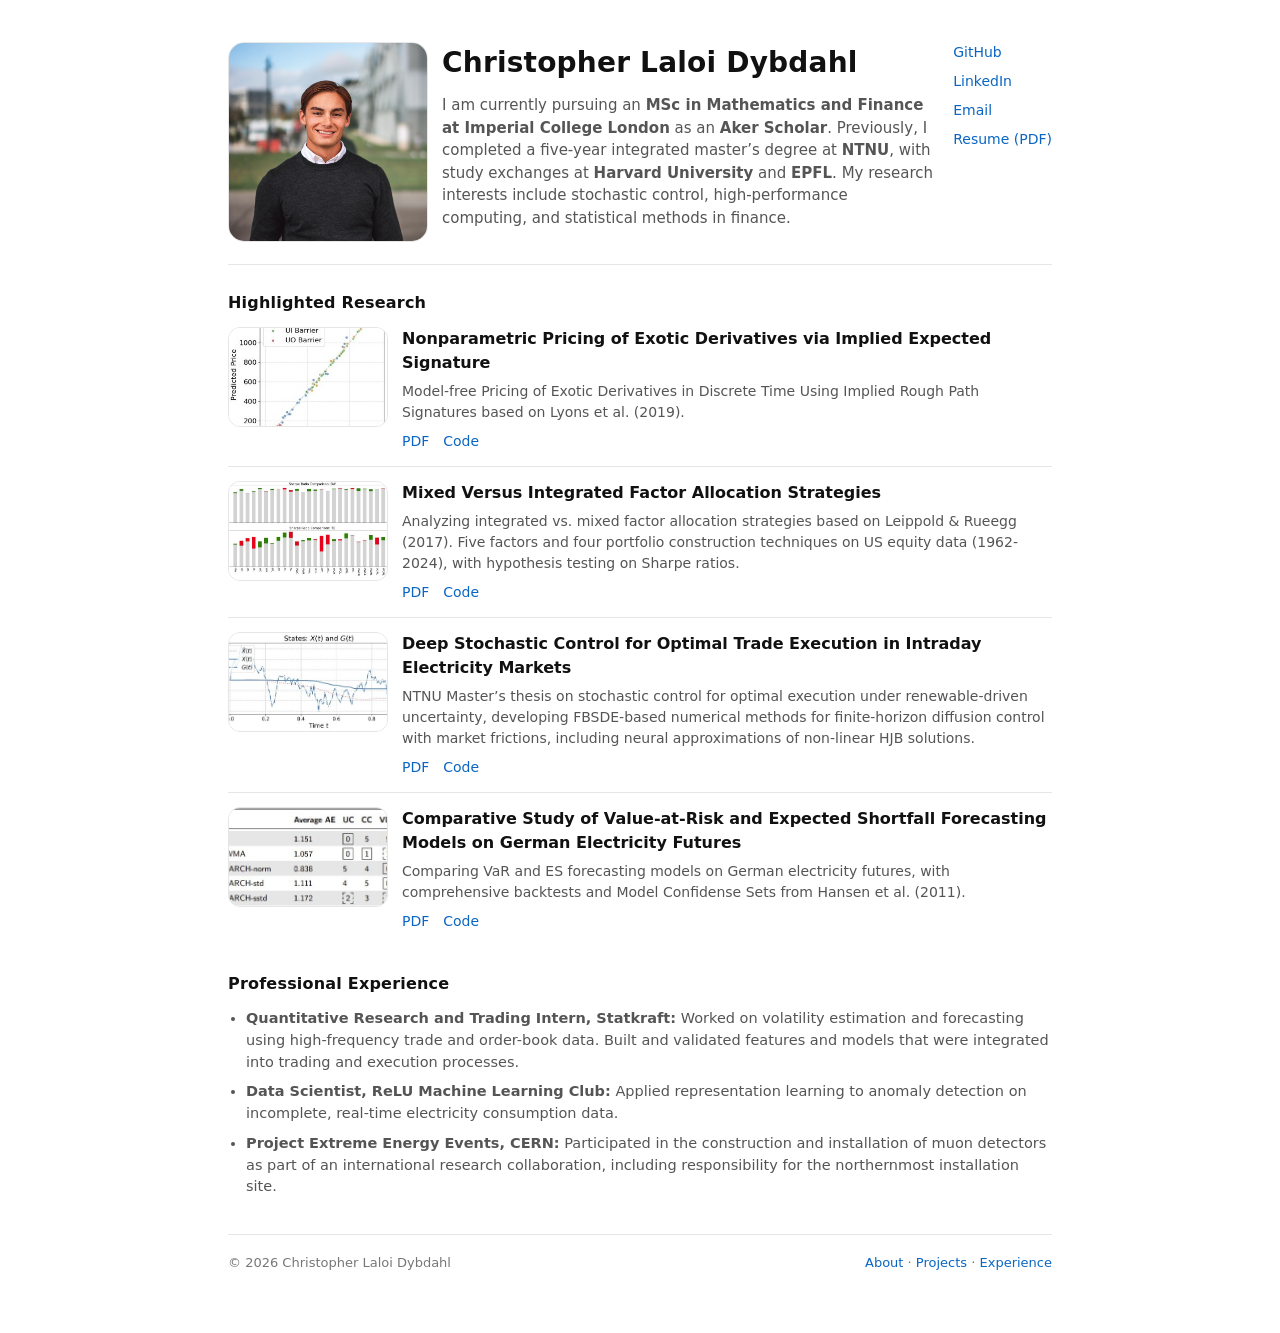
==== index.html @ 33559d46 "change desc" ====
<!doctype html>
<html lang="en">
<head>
  <meta charset="utf-8" />
  <meta name="viewport" content="width=device-width, initial-scale=1" />
  <title>Christopher Laloi Dybdahl</title>
  <meta name="description" content="Christopher Laloi Dybdahl" />

  <style>
    :root{
      --max: 860px;
      --text: #111;
      --muted: #555;
      --line: #e6e6e6;
      --link: #0a66c2;
      --bg: #fff;
    }

    *{ box-sizing: border-box; }
    html, body { height: 100%; }
    body{
      margin: 0;
      background: var(--bg);
      color: var(--text);
      font-family: ui-sans-serif, system-ui, -apple-system, Segoe UI, Roboto, Helvetica, Arial;
      line-height: 1.5;
    }

    .wrap{
      max-width: var(--max);
      margin: 0 auto;
      padding: 42px 18px 60px;
    }

    a{ color: var(--link); text-decoration: none; }
    a:hover{ text-decoration: underline; }

    header{
      display: grid;
      grid-template-columns: 1fr auto;
      gap: 18px;
      align-items: start;
      padding-bottom: 22px;
      border-bottom: 1px solid var(--line);
      margin-bottom: 26px;
    }

    .aboutRow{
      display: grid;
      grid-template-columns: 200px 1fr;
      gap: 14px;
      align-items: start;
    }

    .me{
      width: 200px;
      height: 200px;
      border-radius: 16px;
      object-fit: cover;
      border: 1px solid var(--line);
      background: #fafafa;
    }

    h1{
      font-size: 28px;
      margin: 0 0 10px;
      letter-spacing: 0.2px;
    }

    .about p{
      margin: 0;
      color: var(--muted);
      font-size: 15px;
    }

    .links{
      display: flex;
      flex-direction: column;
      gap: 8px;
      font-size: 14px;
      white-space: nowrap;
    }

    .section{
      margin-top: 26px;
    }

    .section h2{
      font-size: 16px;
      margin: 0 0 12px;
      letter-spacing: 0.2px;
    }

    .project{
      display: grid;
      grid-template-columns: 160px 1fr;
      gap: 14px;
      padding: 14px 0;
      border-top: 1px solid var(--line);
    }
    .project:first-of-type{ border-top: 0; padding-top: 0; }

    .thumb{
      width: 160px;
      height: 100px;
      border-radius: 12px;
      object-fit: cover;
      border: 1px solid var(--line);
      background: #fafafa;
    }

    .project .title{
      font-weight: 600;
      margin: 0 0 6px;
    }

    .project .desc{
      margin: 0 0 8px;
      color: var(--muted);
      font-size: 14px;
    }

    .project .meta{
      display: flex;
      gap: 14px;
      flex-wrap: wrap;
      font-size: 14px;
    }

    ul{
      margin: 0;
      padding-left: 18px;
      color: var(--muted);
      font-size: 14.5px;
    }
    li{ margin: 8px 0; }

    footer{
      margin-top: 36px;
      padding-top: 18px;
      border-top: 1px solid var(--line);
      color: #777;
      font-size: 13px;
      display: flex;
      justify-content: space-between;
      gap: 10px;
      flex-wrap: wrap;
    }

    @media (max-width: 640px){
      header{ grid-template-columns: 1fr; }
      .links{ flex-direction: row; flex-wrap: wrap; gap: 12px; }
      .aboutRow{ grid-template-columns: 128px 1fr; }
      .me{ width: 128px; height: 128px; border-radius: 16px; }

      .project{
        grid-template-columns: 1fr;
      }
      .thumb{
        width: 100%;
        height: 220px;
      }
    }
  </style>
</head>

<body>
  <div class="wrap">
    <header id="about">
      <div class="about">
        <div class="aboutRow">
          <img class="me" src="assets/img/me.jpg" alt="Portrait of Christopher Laloi Dybdahl" />

          <div>
            <h1>Christopher Laloi Dybdahl</h1>
            <p>
              I am currently pursuing an <strong>MSc in Mathematics and Finance at Imperial College London</strong> as an <strong>Aker Scholar</strong>.
              Previously, I completed a five-year integrated master’s degree at <strong>NTNU</strong>, with study exchanges at <strong>Harvard University</strong> and <strong>EPFL</strong>.
              My research interests include stochastic control, high-performance computing, and statistical methods in finance.
            </p>
          </div>
        </div>
      </div>

      <nav class="links" aria-label="Links">
        <a href="https://github.com/christopher-dybdahl" target="_blank" rel="noreferrer">GitHub</a>
        <a href="https://www.linkedin.com/in/christopher-dybdahl/" target="_blank" rel="noreferrer">LinkedIn</a>
        <a href="mailto:chrisdybdahl@gmail.com">Email</a>
        <a href="assets/CV.pdf" target="_blank" rel="noreferrer">Resume (PDF)</a>
      </nav>
    </header>

    <section class="section" id="projects">
      <h2>Highlighted Research</h2>

      <div class="project">
        <img class="thumb" src="assets/img/signatures.jpg" alt="Thumbnail for Rough Path Signatures Pricing" />
        <div>
          <p class="title">Nonparametric Pricing of Exotic Derivatives via Implied Expected Signature</p>
          <p class="desc">
            Model-free Pricing of Exotic Derivatives in Discrete Time Using Implied Rough Path Signatures based on Lyons et al. (2019).
          </p>
          <div class="meta">
            <a href="assets/pdfs/signature_pricing.pdf" target="_blank" rel="noreferrer">PDF</a>
            <a href="https://github.com/christopher-dybdahl/rough-path-signatures-pricing" target="_blank" rel="noreferrer">Code</a>
          </div>
        </div>
      </div>

      <div class="project">
        <img class="thumb" src="assets/img/factor.jpg" alt="Thumbnail for Mixed Versus Integrated Factor Allocation Strategies" />
        <div>
          <p class="title">Mixed Versus Integrated Factor Allocation Strategies</p>
          <p class="desc">
            Analyzing integrated vs. mixed factor allocation strategies based on Leippold & Rueegg (2017). Five factors and four portfolio construction techniques on US equity data (1962-2024), with hypothesis testing on Sharpe ratios.
          </p>
          <div class="meta">
            <a href="assets/pdfs/factor_allocation_strategy.pdf" target="_blank" rel="noreferrer">PDF</a>
            <a href="https://github.com/christopher-dybdahl/integrated-portfolio-factor-allocation" target="_blank" rel="noreferrer">Code</a>
          </div>
        </div>
      </div>

      <div class="project">
        <img class="thumb" src="assets/img/execution.jpg" alt="Thumbnail for Deep Stochastic Control for Optimal Trade Execution" />
        <div>
          <p class="title">Deep Stochastic Control for Optimal Trade Execution in Intraday Electricity Markets</p>
          <p class="desc">
            NTNU Master’s thesis on stochastic control for optimal execution under renewable-driven uncertainty, developing FBSDE-based numerical methods for finite-horizon diffusion control with market frictions, including neural approximations of non-linear HJB solutions.
          </p>
          <div class="meta">
            <a href="assets/pdfs/deep_optimal_control.pdf" target="_blank" rel="noreferrer">PDF</a>
            <a href="https://github.com/christopher-dybdahl/optimal-execution-electricity-markets" target="_blank" rel="noreferrer">Code</a>
          </div>
        </div>
      </div>

      <div class="project">
        <img class="thumb" src="assets/img/risk.jpg" alt="Thumbnail for VaR and ES Forecasting Models on German Electricity Futures" />
        <div>
          <p class="title">Comparative Study of Value-at-Risk and Expected Shortfall Forecasting Models on German Electricity Futures</p>
          <p class="desc">
            Comparing VaR and ES forecasting models on German electricity futures, with comprehensive backtests and Model Confidense Sets from Hansen et al. (2011).
          </p>
          <div class="meta">
            <a href="assets/pdfs/risk_models_review.pdf" target="_blank" rel="noreferrer">PDF</a>
            <a href="https://github.com/christopher-dybdahl/var-es-toolbox-r" target="_blank" rel="noreferrer">Code</a>
          </div>
        </div>
      </div>
    </section>

    <section class="section" id="experience">
      <h2>Professional Experience</h2>
      <ul>
        <li>
          <strong>Quantitative Research and Trading Intern, Statkraft:</strong>
          Worked on volatility estimation and forecasting using high-frequency trade and order-book data.
          Built and validated features and models that were integrated into trading and execution processes.
        </li>
        <li>
          <strong>Data Scientist, ReLU Machine Learning Club:</strong>
          Applied representation learning to anomaly detection on incomplete, real-time electricity consumption data.
        </li>
        <li>
          <strong>Project Extreme Energy Events, CERN:</strong>
          Participated in the construction and installation of muon detectors as part of an international research collaboration,
          including responsibility for the northernmost installation site.
        </li>
      </ul>
    </section>

    <footer>
      <div>© <span id="year"></span> Christopher Laloi Dybdahl</div>
      <div><a href="#about">About</a> · <a href="#projects">Projects</a> · <a href="#experience">Experience</a></div>
    </footer>
  </div>

  <script>
    document.getElementById("year").textContent = new Date().getFullYear();
  </script>
</body>
</html>
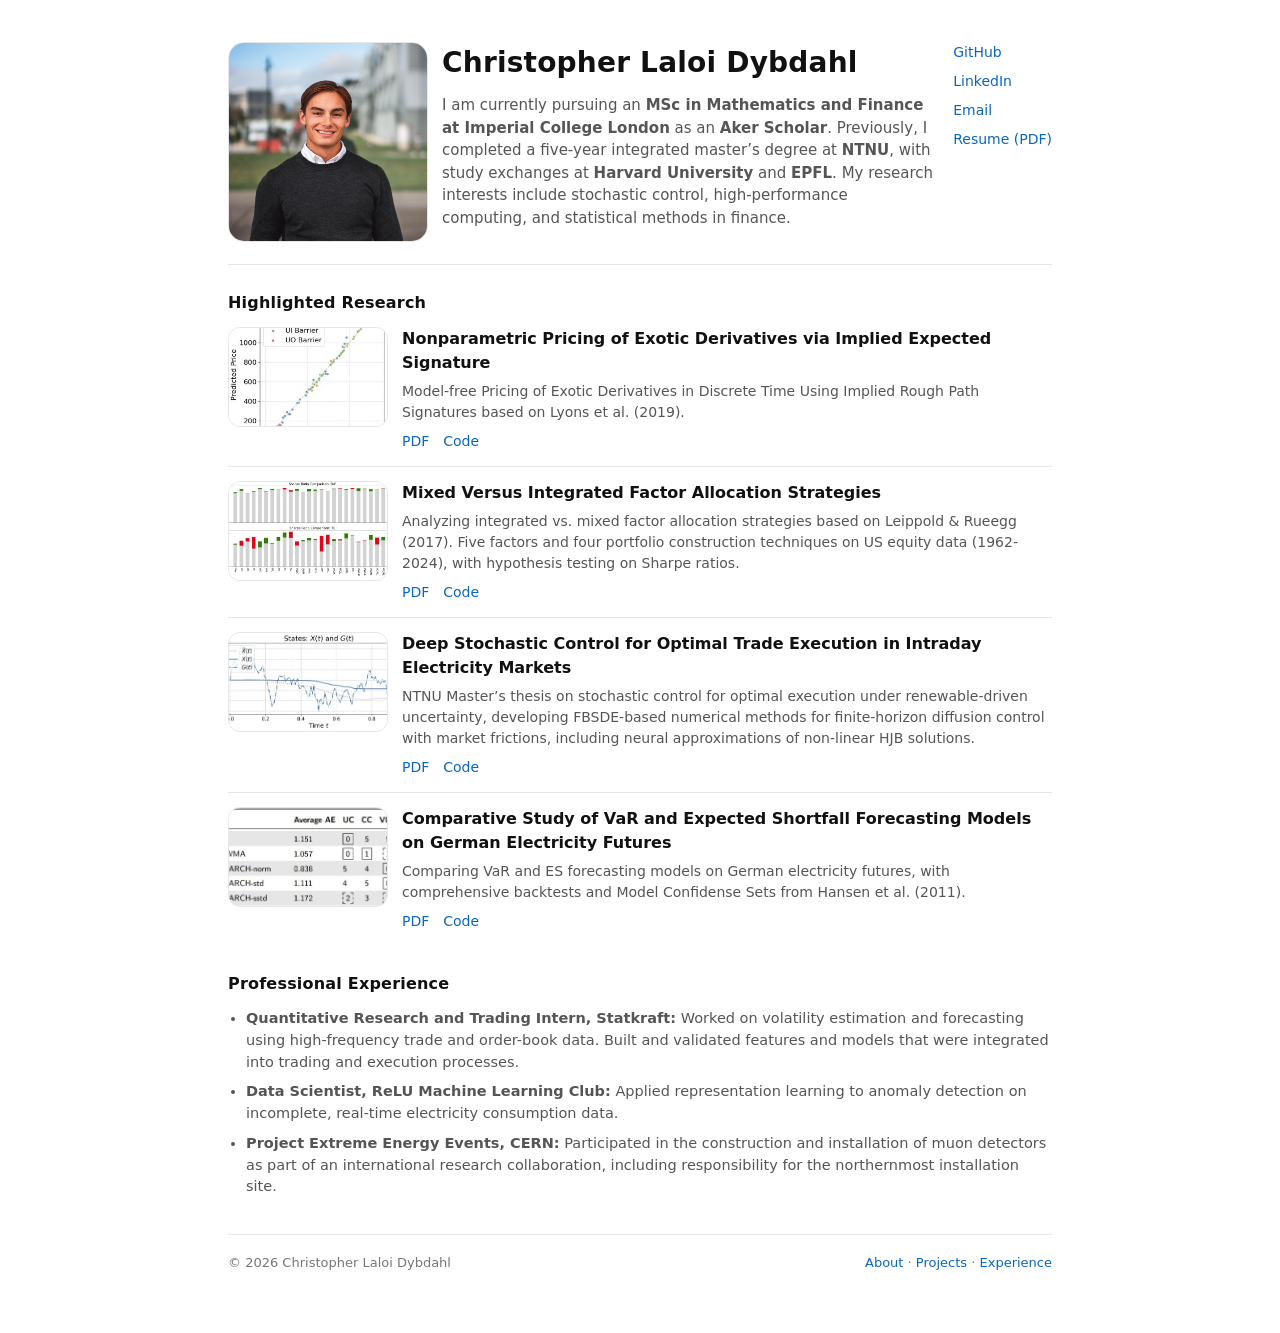
==== commit 420a4c51: "change name" ====
--- a/index.html
+++ b/index.html
@@ -238,7 +238,7 @@
       <div class="project">
         <img class="thumb" src="assets/img/risk.jpg" alt="Thumbnail for VaR and ES Forecasting Models on German Electricity Futures" />
         <div>
-          <p class="title">Comparative Study of Value-at-Risk and Expected Shortfall Forecasting Models on German Electricity Futures</p>
+          <p class="title">Comparative Study of VaR and Expected Shortfall Forecasting Models on German Electricity Futures</p>
           <p class="desc">
             Comparing VaR and ES forecasting models on German electricity futures, with comprehensive backtests and Model Confidense Sets from Hansen et al. (2011).
           </p>
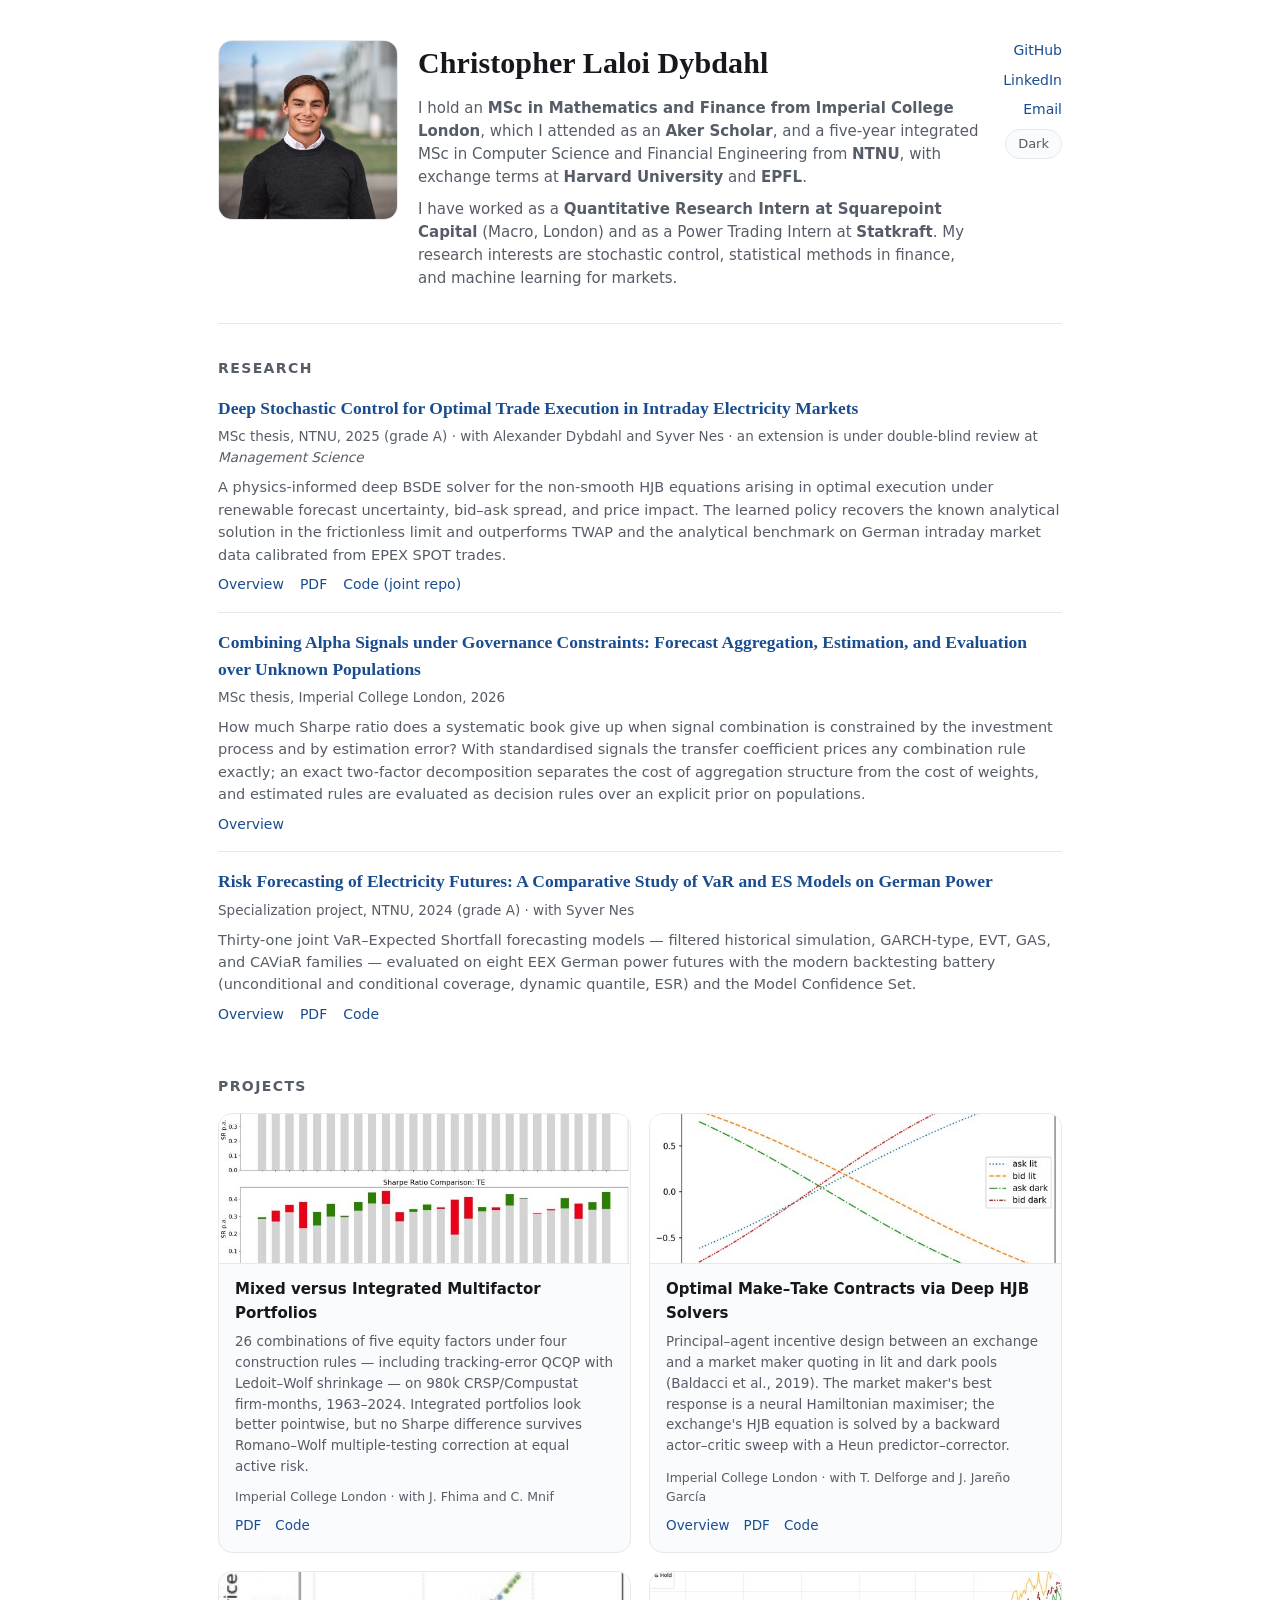
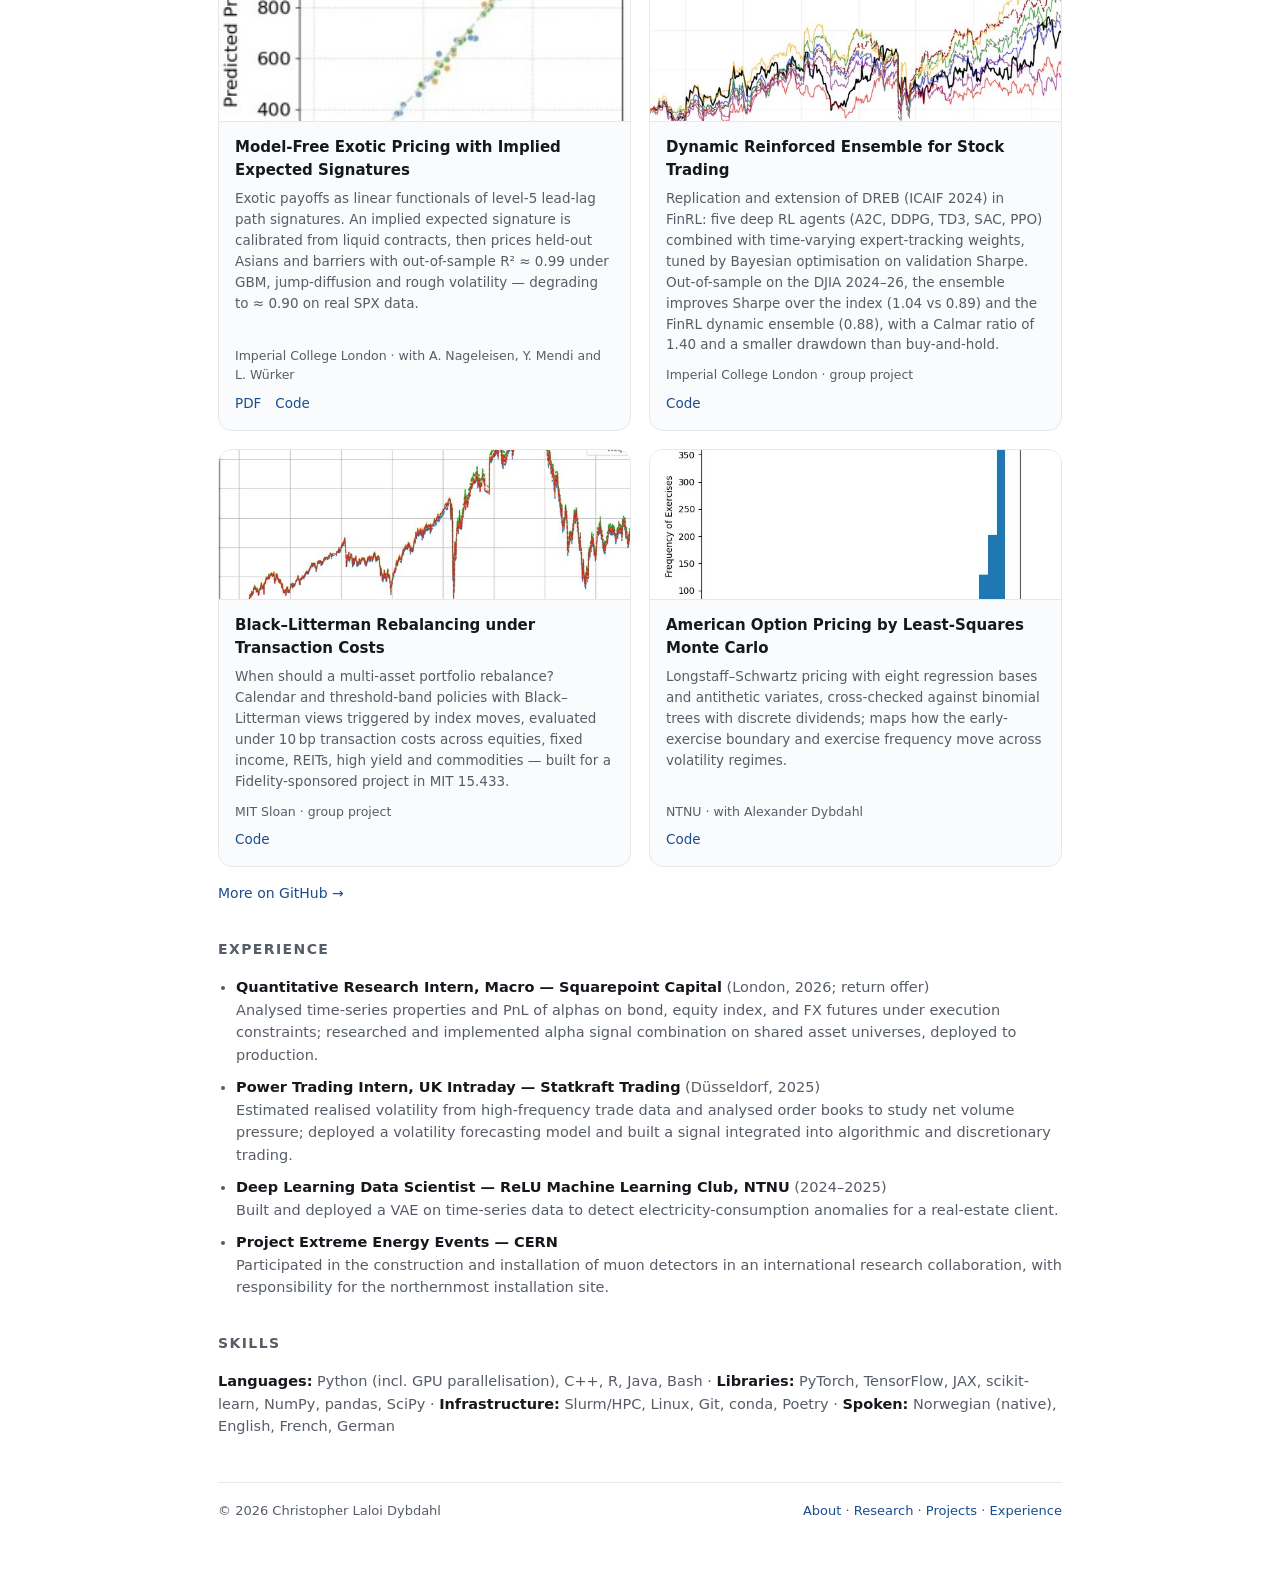
==== commit c35b81a0: "Rebuild portfolio: research section, six project cards, four project pages, dark mode - Replace de-a" ====
--- a/index.html
+++ b/index.html
@@ -4,179 +4,33 @@
   <meta charset="utf-8" />
   <meta name="viewport" content="width=device-width, initial-scale=1" />
   <title>Christopher Laloi Dybdahl</title>
-  <meta name="description" content="Christopher Laloi Dybdahl" />
-
-  <style>
-    :root{
-      --max: 860px;
-      --text: #111;
-      --muted: #555;
-      --line: #e6e6e6;
-      --link: #0a66c2;
-      --bg: #fff;
-    }
-
-    *{ box-sizing: border-box; }
-    html, body { height: 100%; }
-    body{
-      margin: 0;
-      background: var(--bg);
-      color: var(--text);
-      font-family: ui-sans-serif, system-ui, -apple-system, Segoe UI, Roboto, Helvetica, Arial;
-      line-height: 1.5;
-    }
-
-    .wrap{
-      max-width: var(--max);
-      margin: 0 auto;
-      padding: 42px 18px 60px;
-    }
-
-    a{ color: var(--link); text-decoration: none; }
-    a:hover{ text-decoration: underline; }
-
-    header{
-      display: grid;
-      grid-template-columns: 1fr auto;
-      gap: 18px;
-      align-items: start;
-      padding-bottom: 22px;
-      border-bottom: 1px solid var(--line);
-      margin-bottom: 26px;
-    }
-
-    .aboutRow{
-      display: grid;
-      grid-template-columns: 200px 1fr;
-      gap: 14px;
-      align-items: start;
-    }
-
-    .me{
-      width: 200px;
-      height: 200px;
-      border-radius: 16px;
-      object-fit: cover;
-      border: 1px solid var(--line);
-      background: #fafafa;
-    }
-
-    h1{
-      font-size: 28px;
-      margin: 0 0 10px;
-      letter-spacing: 0.2px;
-    }
-
-    .about p{
-      margin: 0;
-      color: var(--muted);
-      font-size: 15px;
-    }
-
-    .links{
-      display: flex;
-      flex-direction: column;
-      gap: 8px;
-      font-size: 14px;
-      white-space: nowrap;
-    }
-
-    .section{
-      margin-top: 26px;
-    }
-
-    .section h2{
-      font-size: 16px;
-      margin: 0 0 12px;
-      letter-spacing: 0.2px;
-    }
-
-    .project{
-      display: grid;
-      grid-template-columns: 160px 1fr;
-      gap: 14px;
-      padding: 14px 0;
-      border-top: 1px solid var(--line);
-    }
-    .project:first-of-type{ border-top: 0; padding-top: 0; }
-
-    .thumb{
-      width: 160px;
-      height: 100px;
-      border-radius: 12px;
-      object-fit: cover;
-      border: 1px solid var(--line);
-      background: #fafafa;
-    }
-
-    .project .title{
-      font-weight: 600;
-      margin: 0 0 6px;
-    }
-
-    .project .desc{
-      margin: 0 0 8px;
-      color: var(--muted);
-      font-size: 14px;
-    }
-
-    .project .meta{
-      display: flex;
-      gap: 14px;
-      flex-wrap: wrap;
-      font-size: 14px;
-    }
-
-    ul{
-      margin: 0;
-      padding-left: 18px;
-      color: var(--muted);
-      font-size: 14.5px;
-    }
-    li{ margin: 8px 0; }
-
-    footer{
-      margin-top: 36px;
-      padding-top: 18px;
-      border-top: 1px solid var(--line);
-      color: #777;
-      font-size: 13px;
-      display: flex;
-      justify-content: space-between;
-      gap: 10px;
-      flex-wrap: wrap;
-    }
-
-    @media (max-width: 640px){
-      header{ grid-template-columns: 1fr; }
-      .links{ flex-direction: row; flex-wrap: wrap; gap: 12px; }
-      .aboutRow{ grid-template-columns: 128px 1fr; }
-      .me{ width: 128px; height: 128px; border-radius: 16px; }
-
-      .project{
-        grid-template-columns: 1fr;
-      }
-      .thumb{
-        width: 100%;
-        height: 220px;
-      }
-    }
-  </style>
+  <meta name="description" content="Christopher Laloi Dybdahl — quantitative researcher. Stochastic control, statistical methods in finance, and machine learning for markets. Imperial College London and NTNU." />
+  <meta property="og:title" content="Christopher Laloi Dybdahl" />
+  <meta property="og:description" content="Quantitative research: stochastic control, statistical methods in finance, and machine learning for markets." />
+  <meta property="og:url" content="https://christopher-dybdahl.github.io/" />
+  <meta property="og:type" content="website" />
+  <link rel="icon" href="data:image/svg+xml,%3Csvg xmlns='http://www.w3.org/2000/svg' viewBox='0 0 64 64'%3E%3Crect width='64' height='64' rx='12' fill='%231a4d8f'/%3E%3Ctext x='32' y='42' font-family='Georgia,serif' font-size='30' fill='white' text-anchor='middle'%3ECD%3C/text%3E%3C/svg%3E" />
+  <link rel="stylesheet" href="assets/css/site.css" />
+  <script src="assets/js/theme.js"></script>
 </head>
 
 <body>
   <div class="wrap">
-    <header id="about">
+    <header class="site" id="about">
       <div class="about">
         <div class="aboutRow">
           <img class="me" src="assets/img/me.jpg" alt="Portrait of Christopher Laloi Dybdahl" />
-
           <div>
             <h1>Christopher Laloi Dybdahl</h1>
             <p>
-              I am currently pursuing an <strong>MSc in Mathematics and Finance at Imperial College London</strong> as an <strong>Aker Scholar</strong>.
-              Previously, I completed a five-year integrated master’s degree at <strong>NTNU</strong>, with study exchanges at <strong>Harvard University</strong> and <strong>EPFL</strong>.
-              My research interests include stochastic control, high-performance computing, and statistical methods in finance.
+              I hold an <strong>MSc in Mathematics and Finance from Imperial College London</strong>, which I attended as an
+              <strong>Aker Scholar</strong>, and a five-year integrated MSc in Computer Science and Financial Engineering from
+              <strong>NTNU</strong>, with exchange terms at <strong>Harvard University</strong> and <strong>EPFL</strong>.
+            </p>
+            <p>
+              I have worked as a <strong>Quantitative Research Intern at Squarepoint Capital</strong> (Macro, London) and as a
+              Power Trading Intern at <strong>Statkraft</strong>. My research interests are stochastic control,
+              statistical methods in finance, and machine learning for markets.
             </p>
           </div>
         </div>
@@ -186,93 +40,207 @@
         <a href="https://github.com/christopher-dybdahl" target="_blank" rel="noreferrer">GitHub</a>
         <a href="https://www.linkedin.com/in/christopher-dybdahl/" target="_blank" rel="noreferrer">LinkedIn</a>
         <a href="mailto:chrisdybdahl@gmail.com">Email</a>
-        <a href="assets/CV.pdf" target="_blank" rel="noreferrer">Resume (PDF)</a>
+        <button class="themeBtn" id="themeBtn" onclick="toggleTheme()" aria-label="Toggle color theme">Dark</button>
       </nav>
     </header>
 
+    <section class="section" id="research">
+      <h2>Research</h2>
+
+      <div class="paper">
+        <p class="title"><a href="projects/deep-stochastic-control.html">Deep Stochastic Control for Optimal Trade Execution in Intraday Electricity Markets</a></p>
+        <p class="venue">MSc thesis, NTNU, 2025 (grade A) · with Alexander Dybdahl and Syver Nes · an extension is under double-blind review at <em>Management Science</em></p>
+        <p class="desc">
+          A physics-informed deep BSDE solver for the non-smooth HJB equations arising in optimal execution under
+          renewable forecast uncertainty, bid–ask spread, and price impact. The learned policy recovers the known
+          analytical solution in the frictionless limit and outperforms TWAP and the analytical benchmark on
+          German intraday market data calibrated from EPEX SPOT trades.
+        </p>
+        <div class="meta">
+          <a href="projects/deep-stochastic-control.html">Overview</a>
+          <a href="assets/pdfs/thesis.pdf" target="_blank" rel="noreferrer">PDF</a>
+          <a href="https://github.com/alexander-dybdahl/optimal-execution-electricity-markets" target="_blank" rel="noreferrer">Code (joint repo)</a>
+        </div>
+      </div>
+
+      <div class="paper">
+        <p class="title"><a href="projects/alpha-signal-combination.html">Combining Alpha Signals under Governance Constraints: Forecast Aggregation, Estimation, and Evaluation over Unknown Populations</a></p>
+        <p class="venue">MSc thesis, Imperial College London, 2026</p>
+        <p class="desc">
+          How much Sharpe ratio does a systematic book give up when signal combination is constrained by the investment
+          process and by estimation error? With standardised signals the transfer coefficient prices any combination
+          rule exactly; an exact two-factor decomposition separates the cost of aggregation structure from the cost of
+          weights, and estimated rules are evaluated as decision rules over an explicit prior on populations.
+        </p>
+        <div class="meta">
+          <a href="projects/alpha-signal-combination.html">Overview</a>
+        </div>
+      </div>
+
+      <div class="paper">
+        <p class="title"><a href="projects/var-es-electricity-futures.html">Risk Forecasting of Electricity Futures: A Comparative Study of VaR and ES Models on German Power</a></p>
+        <p class="venue">Specialization project, NTNU, 2024 (grade A) · with Syver Nes</p>
+        <p class="desc">
+          Thirty-one joint VaR–Expected Shortfall forecasting models — filtered historical simulation, GARCH-type,
+          EVT, GAS, and CAViaR families — evaluated on eight EEX German power futures with the modern backtesting
+          battery (unconditional and conditional coverage, dynamic quantile, ESR) and the Model Confidence Set.
+        </p>
+        <div class="meta">
+          <a href="projects/var-es-electricity-futures.html">Overview</a>
+          <a href="assets/pdfs/risk_models_review.pdf" target="_blank" rel="noreferrer">PDF</a>
+          <a href="https://github.com/christopher-dybdahl/var-es-toolbox-r" target="_blank" rel="noreferrer">Code</a>
+        </div>
+      </div>
+    </section>
+
     <section class="section" id="projects">
-      <h2>Highlighted Research</h2>
-
-      <div class="project">
-        <img class="thumb" src="assets/img/signatures.jpg" alt="Thumbnail for Rough Path Signatures Pricing" />
-        <div>
-          <p class="title">Nonparametric Pricing of Exotic Derivatives via Implied Expected Signature</p>
-          <p class="desc">
-            Model-free Pricing of Exotic Derivatives in Discrete Time Using Implied Rough Path Signatures based on Lyons et al. (2019).
-          </p>
-          <div class="meta">
-            <a href="assets/pdfs/signature_pricing.pdf" target="_blank" rel="noreferrer">PDF</a>
-            <a href="https://github.com/christopher-dybdahl/rough-path-signatures-pricing" target="_blank" rel="noreferrer">Code</a>
-          </div>
-        </div>
-      </div>
-
-      <div class="project">
-        <img class="thumb" src="assets/img/factor.jpg" alt="Thumbnail for Mixed Versus Integrated Factor Allocation Strategies" />
-        <div>
-          <p class="title">Mixed Versus Integrated Factor Allocation Strategies</p>
-          <p class="desc">
-            Analyzing integrated vs. mixed factor allocation strategies based on Leippold & Rueegg (2017). Five factors and four portfolio construction techniques on US equity data (1962-2024), with hypothesis testing on Sharpe ratios.
-          </p>
-          <div class="meta">
-            <a href="assets/pdfs/factor_allocation_strategy.pdf" target="_blank" rel="noreferrer">PDF</a>
-            <a href="https://github.com/christopher-dybdahl/integrated-portfolio-factor-allocation" target="_blank" rel="noreferrer">Code</a>
-          </div>
-        </div>
-      </div>
-
-      <div class="project">
-        <img class="thumb" src="assets/img/execution.jpg" alt="Thumbnail for Deep Stochastic Control for Optimal Trade Execution" />
-        <div>
-          <p class="title">Deep Stochastic Control for Optimal Trade Execution in Intraday Electricity Markets</p>
-          <p class="desc">
-            NTNU Master’s thesis on stochastic control for optimal execution under renewable-driven uncertainty, developing FBSDE-based numerical methods for finite-horizon diffusion control with market frictions, including neural approximations of non-linear HJB solutions.
-          </p>
-          <div class="meta">
-            <a href="assets/pdfs/deep_optimal_control.pdf" target="_blank" rel="noreferrer">PDF</a>
-            <a href="https://github.com/christopher-dybdahl/optimal-execution-electricity-markets" target="_blank" rel="noreferrer">Code</a>
-          </div>
-        </div>
-      </div>
-
-      <div class="project">
-        <img class="thumb" src="assets/img/risk.jpg" alt="Thumbnail for VaR and ES Forecasting Models on German Electricity Futures" />
-        <div>
-          <p class="title">Comparative Study of VaR and Expected Shortfall Forecasting Models on German Electricity Futures</p>
-          <p class="desc">
-            Comparing VaR and ES forecasting models on German electricity futures, with comprehensive backtests and Model Confidense Sets from Hansen et al. (2011).
-          </p>
-          <div class="meta">
-            <a href="assets/pdfs/risk_models_review.pdf" target="_blank" rel="noreferrer">PDF</a>
-            <a href="https://github.com/christopher-dybdahl/var-es-toolbox-r" target="_blank" rel="noreferrer">Code</a>
-          </div>
-        </div>
-      </div>
+      <h2>Projects</h2>
+
+      <div class="grid">
+        <div class="card">
+          <img src="assets/img/factor.jpg" alt="Factor allocation results chart" loading="lazy" />
+          <div class="body">
+            <p class="title">Mixed versus Integrated Multifactor Portfolios</p>
+            <p class="desc">
+              26 combinations of five equity factors under four construction rules — including tracking-error QCQP with
+              Ledoit–Wolf shrinkage — on 980k CRSP/Compustat firm-months, 1963–2024. Integrated portfolios look better
+              pointwise, but no Sharpe difference survives Romano–Wolf multiple-testing correction at equal active risk.
+            </p>
+            <p class="with">Imperial College London · with J. Fhima and C. Mnif</p>
+            <div class="meta">
+              <a href="assets/pdfs/factor_allocation_strategy.pdf" target="_blank" rel="noreferrer">PDF</a>
+              <a href="https://github.com/christopher-dybdahl/integrated-portfolio-factor-allocation" target="_blank" rel="noreferrer">Code</a>
+            </div>
+          </div>
+        </div>
+
+        <div class="card">
+          <img src="assets/img/market_maker.jpg" alt="Learned exchange incentive schedules by inventory" loading="lazy" />
+          <div class="body">
+            <p class="title">Optimal Make–Take Contracts via Deep HJB Solvers</p>
+            <p class="desc">
+              Principal–agent incentive design between an exchange and a market maker quoting in lit and dark pools
+              (Baldacci et al., 2019). The market maker's best response is a neural Hamiltonian maximiser; the
+              exchange's HJB equation is solved by a backward actor–critic sweep with a Heun predictor–corrector.
+            </p>
+            <p class="with">Imperial College London · with T. Delforge and J. Jareño García</p>
+            <div class="meta">
+              <a href="projects/market-maker-contracts.html">Overview</a>
+              <a href="assets/pdfs/market_maker_contracts.pdf" target="_blank" rel="noreferrer">PDF</a>
+              <a href="https://github.com/christopher-dybdahl/optimal-market-maker-exchange-contract-drl" target="_blank" rel="noreferrer">Code</a>
+            </div>
+          </div>
+        </div>
+
+        <div class="card">
+          <img src="assets/img/signatures.jpg" alt="Signature pricing results" loading="lazy" />
+          <div class="body">
+            <p class="title">Model-Free Exotic Pricing with Implied Expected Signatures</p>
+            <p class="desc">
+              Exotic payoffs as linear functionals of level-5 lead-lag path signatures. An implied expected signature
+              is calibrated from liquid contracts, then prices held-out Asians and barriers with out-of-sample
+              R² ≈ 0.99 under GBM, jump-diffusion and rough volatility — degrading to ≈ 0.90 on real SPX data.
+            </p>
+            <p class="with">Imperial College London · with A. Nageleisen, Y. Mendi and L. Würker</p>
+            <div class="meta">
+              <a href="assets/pdfs/signature_pricing.pdf" target="_blank" rel="noreferrer">PDF</a>
+              <a href="https://github.com/christopher-dybdahl/rough-path-signatures-pricing" target="_blank" rel="noreferrer">Code</a>
+            </div>
+          </div>
+        </div>
+
+        <div class="card">
+          <img src="assets/img/finrl.jpg" alt="Cumulative portfolio value of RL agents versus benchmarks" loading="lazy" />
+          <div class="body">
+            <p class="title">Dynamic Reinforced Ensemble for Stock Trading</p>
+            <p class="desc">
+              Replication and extension of DREB (ICAIF 2024) in FinRL: five deep RL agents (A2C, DDPG, TD3, SAC, PPO)
+              combined with time-varying expert-tracking weights, tuned by Bayesian optimisation on validation Sharpe.
+              Out-of-sample on the DJIA 2024–26, the ensemble improves Sharpe over the index (1.04 vs 0.89) and the
+              FinRL dynamic ensemble (0.88), with a Calmar ratio of 1.40 and a smaller drawdown than buy-and-hold.
+            </p>
+            <p class="with">Imperial College London · group project</p>
+            <div class="meta">
+              <a href="https://github.com/christopher-dybdahl/FinRL/blob/implementation/examples/FinRL_Ensemble_Bayesean_StockTrading_RL_2026.ipynb" target="_blank" rel="noreferrer">Code</a>
+            </div>
+          </div>
+        </div>
+
+        <div class="card">
+          <img src="assets/img/blacklitterman.jpg" alt="Cumulative returns across rebalancing frequencies" loading="lazy" />
+          <div class="body">
+            <p class="title">Black–Litterman Rebalancing under Transaction Costs</p>
+            <p class="desc">
+              When should a multi-asset portfolio rebalance? Calendar and threshold-band policies with Black–Litterman
+              views triggered by index moves, evaluated under 10&thinsp;bp transaction costs across equities, fixed
+              income, REITs, high yield and commodities — built for a Fidelity-sponsored project in MIT 15.433.
+            </p>
+            <p class="with">MIT Sloan · group project</p>
+            <div class="meta">
+              <a href="https://github.com/christopher-dybdahl/black-litterman-portfolio-rebalancer" target="_blank" rel="noreferrer">Code</a>
+            </div>
+          </div>
+        </div>
+
+        <div class="card">
+          <img src="assets/img/lsmc.jpg" alt="Histogram of American option exercise times" loading="lazy" />
+          <div class="body">
+            <p class="title">American Option Pricing by Least-Squares Monte Carlo</p>
+            <p class="desc">
+              Longstaff–Schwartz pricing with eight regression bases and antithetic variates, cross-checked against
+              binomial trees with discrete dividends; maps how the early-exercise boundary and exercise frequency move
+              across volatility regimes.
+            </p>
+            <p class="with">NTNU · with Alexander Dybdahl</p>
+            <div class="meta">
+              <a href="https://github.com/christopher-dybdahl/least-squares-monte-carlo" target="_blank" rel="noreferrer">Code</a>
+            </div>
+          </div>
+        </div>
+      </div>
+
+      <p style="margin-top: 16px; font-size: 14px;"><a href="https://github.com/christopher-dybdahl?tab=repositories" target="_blank" rel="noreferrer">More on GitHub →</a></p>
     </section>
 
     <section class="section" id="experience">
-      <h2>Professional Experience</h2>
-      <ul>
-        <li>
-          <strong>Quantitative Research and Trading Intern, Statkraft:</strong>
-          Worked on volatility estimation and forecasting using high-frequency trade and order-book data.
-          Built and validated features and models that were integrated into trading and execution processes.
-        </li>
-        <li>
-          <strong>Data Scientist, ReLU Machine Learning Club:</strong>
-          Applied representation learning to anomaly detection on incomplete, real-time electricity consumption data.
-        </li>
-        <li>
-          <strong>Project Extreme Energy Events, CERN:</strong>
-          Participated in the construction and installation of muon detectors as part of an international research collaboration,
-          including responsibility for the northernmost installation site.
+      <h2>Experience</h2>
+      <ul class="plain">
+        <li>
+          <strong>Quantitative Research Intern, Macro — Squarepoint Capital</strong> (London, 2026; return offer)<br />
+          Analysed time-series properties and PnL of alphas on bond, equity index, and FX futures under execution
+          constraints; researched and implemented alpha signal combination on shared asset universes, deployed to production.
+        </li>
+        <li>
+          <strong>Power Trading Intern, UK Intraday — Statkraft Trading</strong> (Düsseldorf, 2025)<br />
+          Estimated realised volatility from high-frequency trade data and analysed order books to study net volume
+          pressure; deployed a volatility forecasting model and built a signal integrated into algorithmic and
+          discretionary trading.
+        </li>
+        <li>
+          <strong>Deep Learning Data Scientist — ReLU Machine Learning Club, NTNU</strong> (2024–2025)<br />
+          Built and deployed a VAE on time-series data to detect electricity-consumption anomalies for a real-estate client.
+        </li>
+        <li>
+          <strong>Project Extreme Energy Events — CERN</strong><br />
+          Participated in the construction and installation of muon detectors in an international research
+          collaboration, with responsibility for the northernmost installation site.
         </li>
       </ul>
+    </section>
+
+    <section class="section" id="skills">
+      <h2>Skills</h2>
+      <p class="skills">
+        <strong>Languages:</strong> Python (incl. GPU parallelisation), C++, R, Java, Bash ·
+        <strong>Libraries:</strong> PyTorch, TensorFlow, JAX, scikit-learn, NumPy, pandas, SciPy ·
+        <strong>Infrastructure:</strong> Slurm/HPC, Linux, Git, conda, Poetry ·
+        <strong>Spoken:</strong> Norwegian (native), English, French, German
+      </p>
     </section>
 
     <footer>
       <div>© <span id="year"></span> Christopher Laloi Dybdahl</div>
-      <div><a href="#about">About</a> · <a href="#projects">Projects</a> · <a href="#experience">Experience</a></div>
+      <div><a href="#about">About</a> · <a href="#research">Research</a> · <a href="#projects">Projects</a> · <a href="#experience">Experience</a></div>
     </footer>
   </div>
 
--- a/assets/css/site.css
+++ b/assets/css/site.css
@@ -0,0 +1,220 @@
+/* ---------- tokens ---------- */
+:root{
+  --max: 880px;
+  --bg: #ffffff;
+  --text: #16181d;
+  --muted: #565d68;
+  --line: #e6e8eb;
+  --accent: #1a4d8f;
+  --accent-soft: rgba(26, 77, 143, 0.07);
+  --card: #fafbfc;
+  --code: #f3f4f6;
+  --serif: "Charter", "Bitstream Charter", "Sitka Text", Cambria, Georgia, serif;
+  --sans: ui-sans-serif, system-ui, -apple-system, "Segoe UI", Roboto, Helvetica, Arial, sans-serif;
+}
+@media (prefers-color-scheme: dark){
+  :root:not([data-theme="light"]){
+    --bg: #0f1115;
+    --text: #e6e8ec;
+    --muted: #9aa3b0;
+    --line: #272c34;
+    --accent: #8fb4e3;
+    --accent-soft: rgba(143, 180, 227, 0.09);
+    --card: #151920;
+    --code: #1b2027;
+  }
+}
+:root[data-theme="dark"]{
+  --bg: #0f1115;
+  --text: #e6e8ec;
+  --muted: #9aa3b0;
+  --line: #272c34;
+  --accent: #8fb4e3;
+  --accent-soft: rgba(143, 180, 227, 0.09);
+  --card: #151920;
+  --code: #1b2027;
+}
+
+/* ---------- base ---------- */
+*{ box-sizing: border-box; }
+html{ scroll-behavior: smooth; }
+body{
+  margin: 0;
+  background: var(--bg);
+  color: var(--text);
+  font-family: var(--sans);
+  line-height: 1.55;
+  -webkit-font-smoothing: antialiased;
+}
+.wrap{
+  max-width: var(--max);
+  margin: 0 auto;
+  padding: 40px 18px 60px;
+}
+a{ color: var(--accent); text-decoration: none; }
+a:hover{ text-decoration: underline; }
+h1, h2, h3{ font-family: var(--serif); letter-spacing: 0.1px; }
+h1{ font-size: 30px; margin: 0 0 10px; }
+h2{ font-size: 19px; margin: 0 0 14px; }
+h3{ font-size: 16.5px; margin: 22px 0 8px; }
+p{ margin: 0 0 12px; }
+.muted{ color: var(--muted); }
+img{ max-width: 100%; }
+
+/* ---------- header / hero ---------- */
+header.site{
+  display: grid;
+  grid-template-columns: 1fr auto;
+  gap: 18px;
+  align-items: start;
+  padding-bottom: 24px;
+  border-bottom: 1px solid var(--line);
+  margin-bottom: 28px;
+}
+.aboutRow{
+  display: grid;
+  grid-template-columns: 180px 1fr;
+  gap: 20px;
+  align-items: start;
+}
+.me{
+  width: 180px;
+  height: 180px;
+  border-radius: 14px;
+  object-fit: cover;
+  border: 1px solid var(--line);
+  background: var(--card);
+}
+.about p{ margin: 0 0 8px; color: var(--muted); font-size: 15px; }
+.links{
+  display: flex;
+  flex-direction: column;
+  gap: 8px;
+  font-size: 14px;
+  white-space: nowrap;
+  align-items: flex-end;
+}
+
+/* theme toggle */
+.themeBtn{
+  border: 1px solid var(--line);
+  background: var(--card);
+  color: var(--muted);
+  border-radius: 999px;
+  font: inherit;
+  font-size: 13px;
+  padding: 4px 12px;
+  cursor: pointer;
+}
+.themeBtn:hover{ color: var(--text); }
+
+/* ---------- sections ---------- */
+.section{ margin-top: 34px; }
+.section > h2{
+  font-size: 14px;
+  font-family: var(--sans);
+  font-weight: 650;
+  text-transform: uppercase;
+  letter-spacing: 1.4px;
+  color: var(--muted);
+  margin-bottom: 16px;
+}
+
+/* research entries */
+.paper{
+  padding: 16px 0;
+  border-top: 1px solid var(--line);
+}
+.paper:first-of-type{ border-top: 0; padding-top: 0; }
+.paper .title{
+  font-family: var(--serif);
+  font-size: 17.5px;
+  font-weight: 650;
+  margin: 0 0 4px;
+}
+.paper .venue{
+  font-size: 13.5px;
+  color: var(--muted);
+  margin: 0 0 8px;
+}
+.paper .venue em{ font-style: italic; }
+.paper .desc{ margin: 0 0 8px; color: var(--muted); font-size: 14.5px; }
+.paper .meta{ display: flex; gap: 16px; flex-wrap: wrap; font-size: 14px; }
+
+/* project cards */
+.grid{
+  display: grid;
+  grid-template-columns: 1fr 1fr;
+  gap: 18px;
+}
+.card{
+  border: 1px solid var(--line);
+  border-radius: 14px;
+  overflow: hidden;
+  background: var(--card);
+  display: flex;
+  flex-direction: column;
+}
+.card img{
+  width: 100%;
+  height: 150px;
+  object-fit: cover;
+  border-bottom: 1px solid var(--line);
+  background: #fff;
+}
+.card .body{ padding: 14px 16px 16px; display: flex; flex-direction: column; flex: 1; }
+.card .title{ font-weight: 650; font-size: 15px; margin: 0 0 6px; }
+.card .desc{ color: var(--muted); font-size: 13.5px; margin: 0 0 10px; flex: 1; }
+.card .with{ color: var(--muted); font-size: 12.5px; margin: 0 0 8px; }
+.card .meta{ display: flex; gap: 14px; flex-wrap: wrap; font-size: 13.5px; }
+
+/* experience + skills */
+ul.plain{ margin: 0; padding-left: 18px; color: var(--muted); font-size: 14.5px; }
+ul.plain li{ margin: 10px 0; }
+ul.plain strong{ color: var(--text); }
+.skills{ color: var(--muted); font-size: 14.5px; }
+.skills strong{ color: var(--text); font-weight: 600; }
+
+/* ---------- article (project pages) ---------- */
+article{ max-width: 760px; }
+article .backlink{ font-size: 14px; display: inline-block; margin-bottom: 26px; }
+article h1{ font-size: 26px; margin-bottom: 6px; }
+article .venue{ color: var(--muted); font-size: 14px; margin-bottom: 20px; }
+article p, article li{ font-size: 15.5px; }
+article li{ margin: 6px 0; }
+article .lead{ font-size: 16.5px; }
+article figure{
+  margin: 24px 0;
+  padding: 0;
+}
+article figure img{
+  width: 100%;
+  border: 1px solid var(--line);
+  border-radius: 10px;
+  background: #fff;
+}
+article figcaption{ color: var(--muted); font-size: 13px; margin-top: 8px; }
+article .meta{ display: flex; gap: 16px; flex-wrap: wrap; font-size: 14.5px; margin: 18px 0 26px; }
+.katex-display{ overflow-x: auto; overflow-y: hidden; padding: 4px 0; }
+
+/* ---------- footer ---------- */
+footer{
+  margin-top: 44px;
+  padding-top: 18px;
+  border-top: 1px solid var(--line);
+  color: var(--muted);
+  font-size: 13px;
+  display: flex;
+  justify-content: space-between;
+  gap: 10px;
+  flex-wrap: wrap;
+}
+
+/* ---------- mobile ---------- */
+@media (max-width: 640px){
+  header.site{ grid-template-columns: 1fr; }
+  .links{ flex-direction: row; flex-wrap: wrap; gap: 12px; align-items: center; }
+  .aboutRow{ grid-template-columns: 120px 1fr; gap: 14px; }
+  .me{ width: 120px; height: 120px; }
+  .grid{ grid-template-columns: 1fr; }
+}
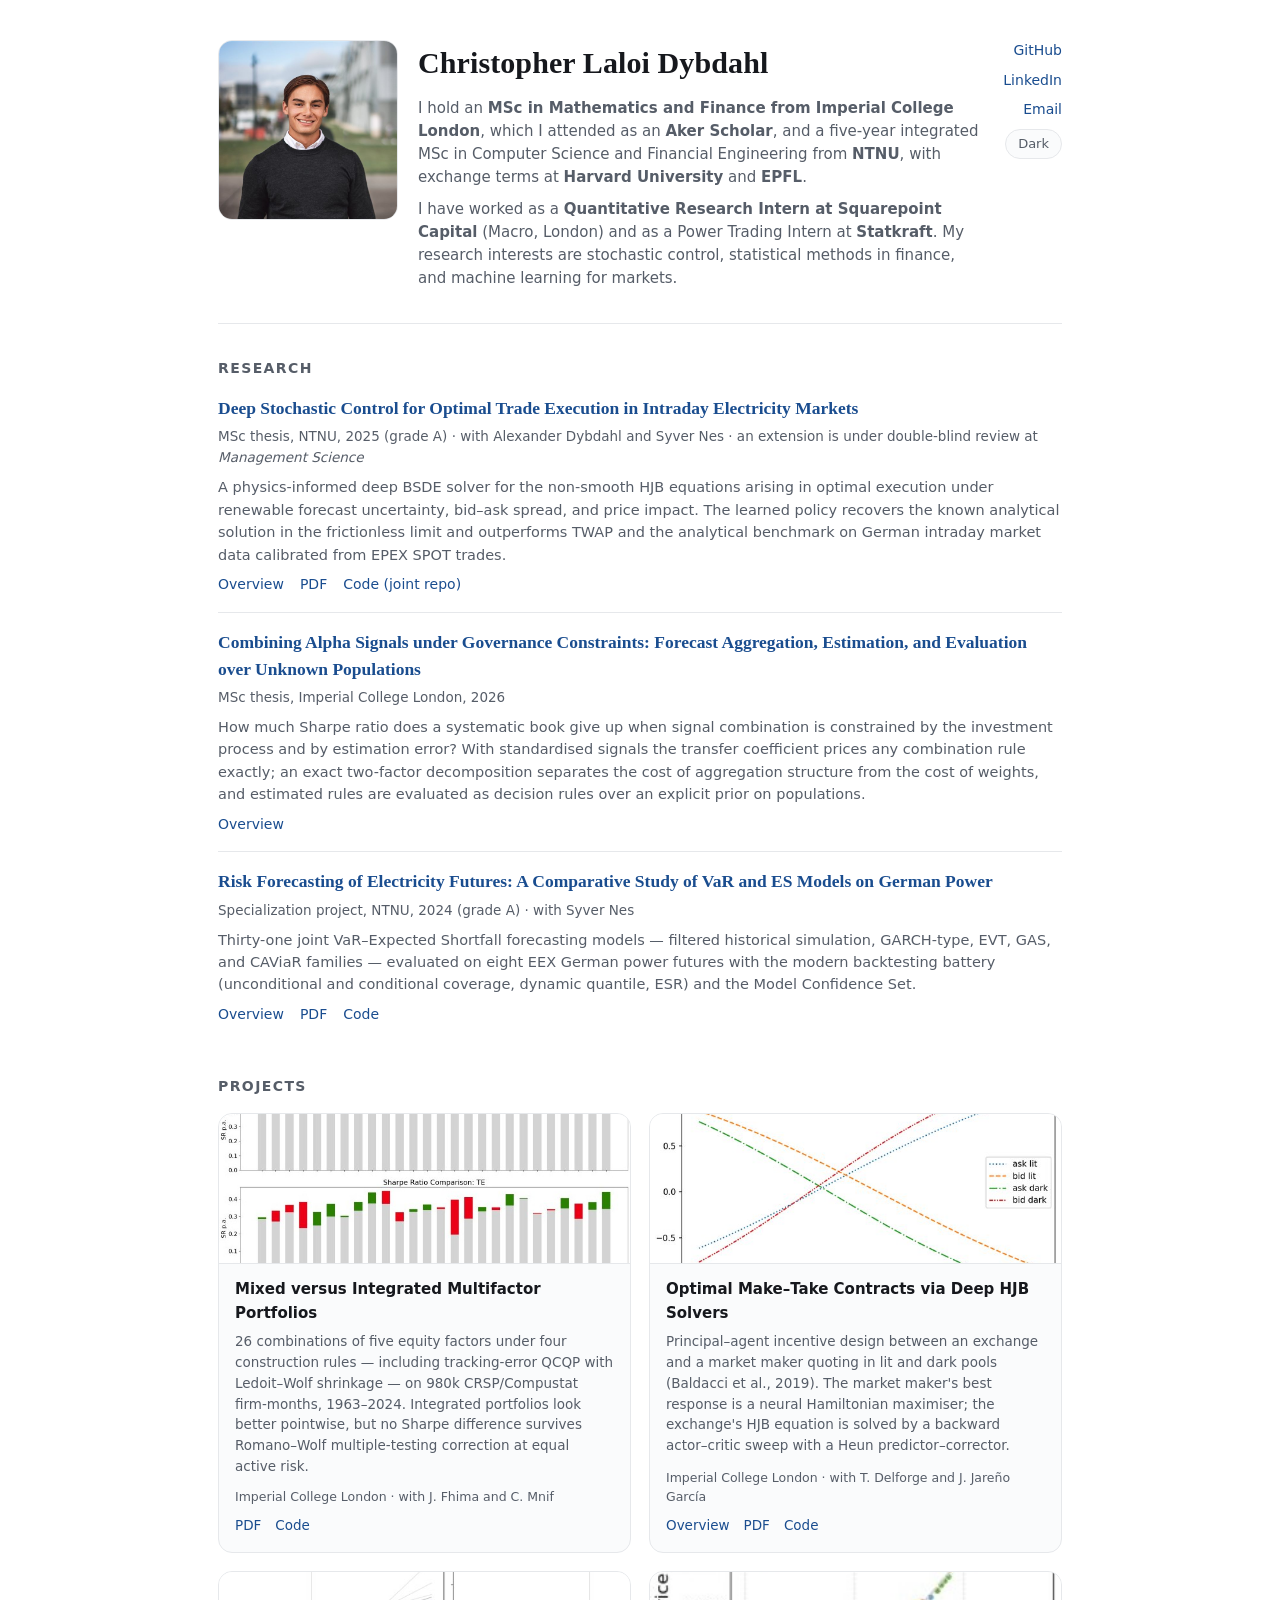
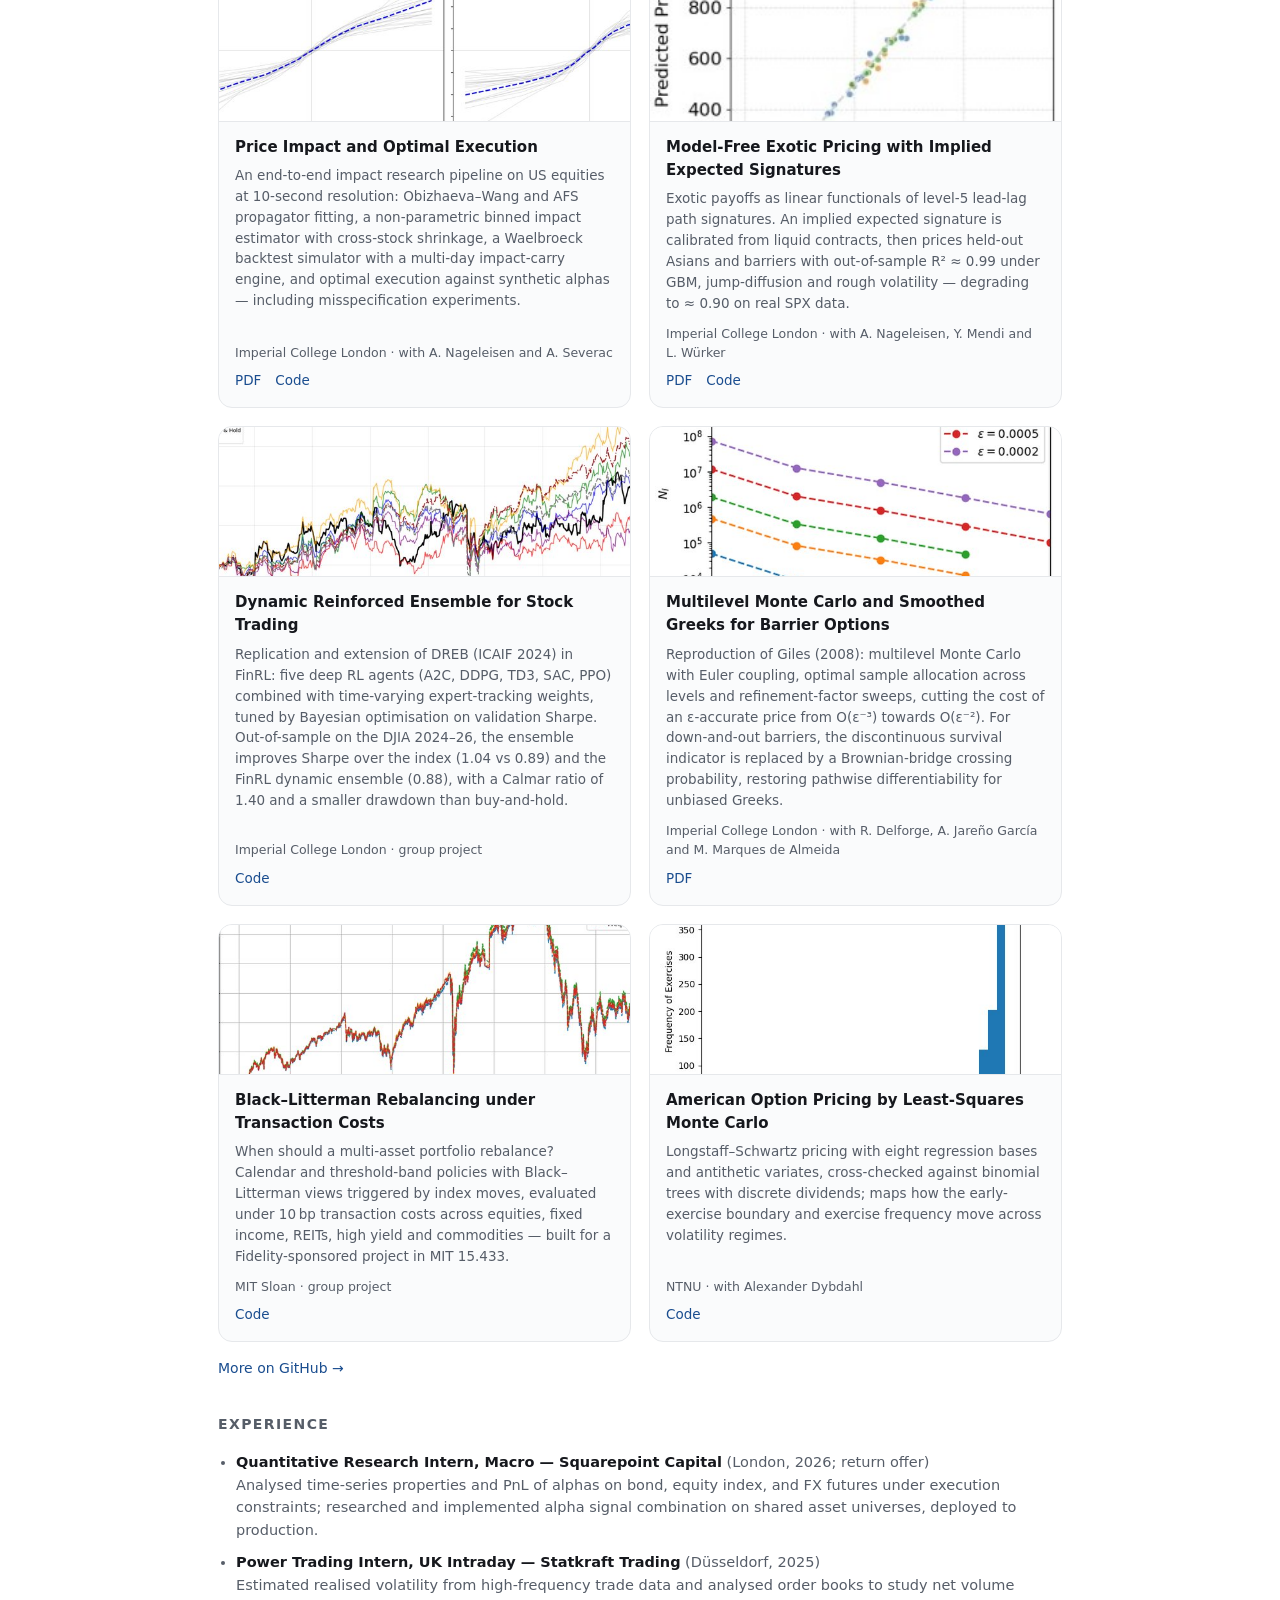
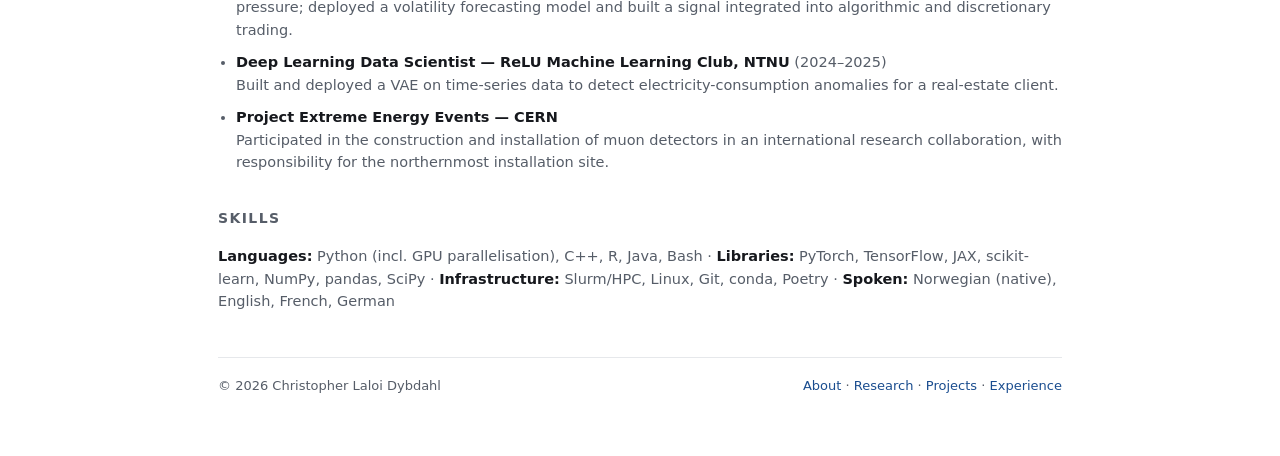
==== commit 6ec0b978: "Add Price Impact and Simulation Methods (MLMC) project cards" ====
--- a/index.html
+++ b/index.html
@@ -133,6 +133,24 @@
         </div>
 
         <div class="card">
+          <img src="assets/img/price_impact.jpg" alt="Non-parametric price impact curves across stocks" loading="lazy" />
+          <div class="body">
+            <p class="title">Price Impact and Optimal Execution</p>
+            <p class="desc">
+              An end-to-end impact research pipeline on US equities at 10-second resolution: Obizhaeva–Wang and
+              AFS propagator fitting, a non-parametric binned impact estimator with cross-stock shrinkage, a
+              Waelbroeck backtest simulator with a multi-day impact-carry engine, and optimal execution against
+              synthetic alphas — including misspecification experiments.
+            </p>
+            <p class="with">Imperial College London · with A. Nageleisen and A. Severac</p>
+            <div class="meta">
+              <a href="assets/pdfs/price_impact.pdf" target="_blank" rel="noreferrer">PDF</a>
+              <a href="https://github.com/christopher-dybdahl/price_impact_optimal_execution" target="_blank" rel="noreferrer">Code</a>
+            </div>
+          </div>
+        </div>
+
+        <div class="card">
           <img src="assets/img/signatures.jpg" alt="Signature pricing results" loading="lazy" />
           <div class="body">
             <p class="title">Model-Free Exotic Pricing with Implied Expected Signatures</p>
@@ -162,6 +180,23 @@
             <p class="with">Imperial College London · group project</p>
             <div class="meta">
               <a href="https://github.com/christopher-dybdahl/FinRL/blob/implementation/examples/FinRL_Ensemble_Bayesean_StockTrading_RL_2026.ipynb" target="_blank" rel="noreferrer">Code</a>
+            </div>
+          </div>
+        </div>
+
+        <div class="card">
+          <img src="assets/img/simulation.jpg" alt="MLMC sample allocation by level" loading="lazy" />
+          <div class="body">
+            <p class="title">Multilevel Monte Carlo and Smoothed Greeks for Barrier Options</p>
+            <p class="desc">
+              Reproduction of Giles (2008): multilevel Monte Carlo with Euler coupling, optimal sample allocation
+              across levels and refinement-factor sweeps, cutting the cost of an ε-accurate price from O(ε⁻³)
+              towards O(ε⁻²). For down-and-out barriers, the discontinuous survival indicator is replaced by a
+              Brownian-bridge crossing probability, restoring pathwise differentiability for unbiased Greeks.
+            </p>
+            <p class="with">Imperial College London · with R. Delforge, A. Jareño García and M. Marques de Almeida</p>
+            <div class="meta">
+              <a href="assets/pdfs/simulation_methods.pdf" target="_blank" rel="noreferrer">PDF</a>
             </div>
           </div>
         </div>
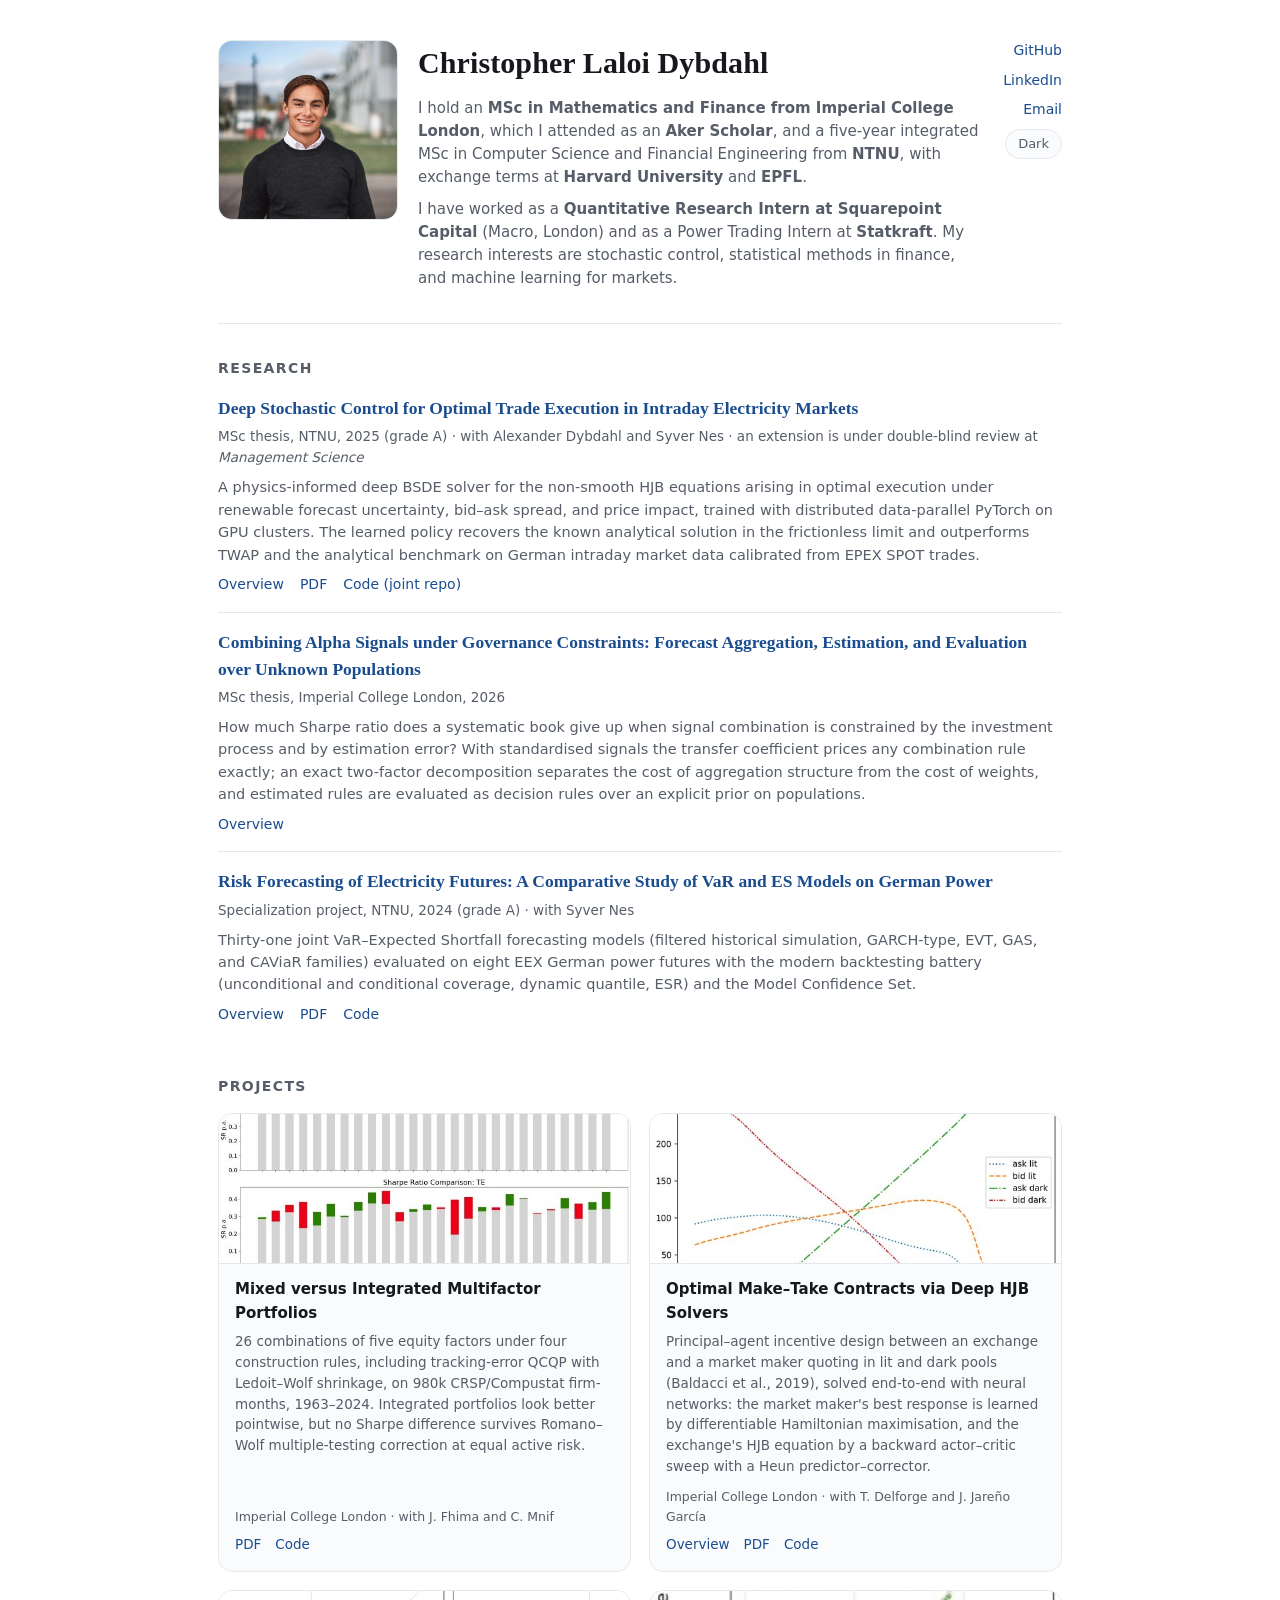
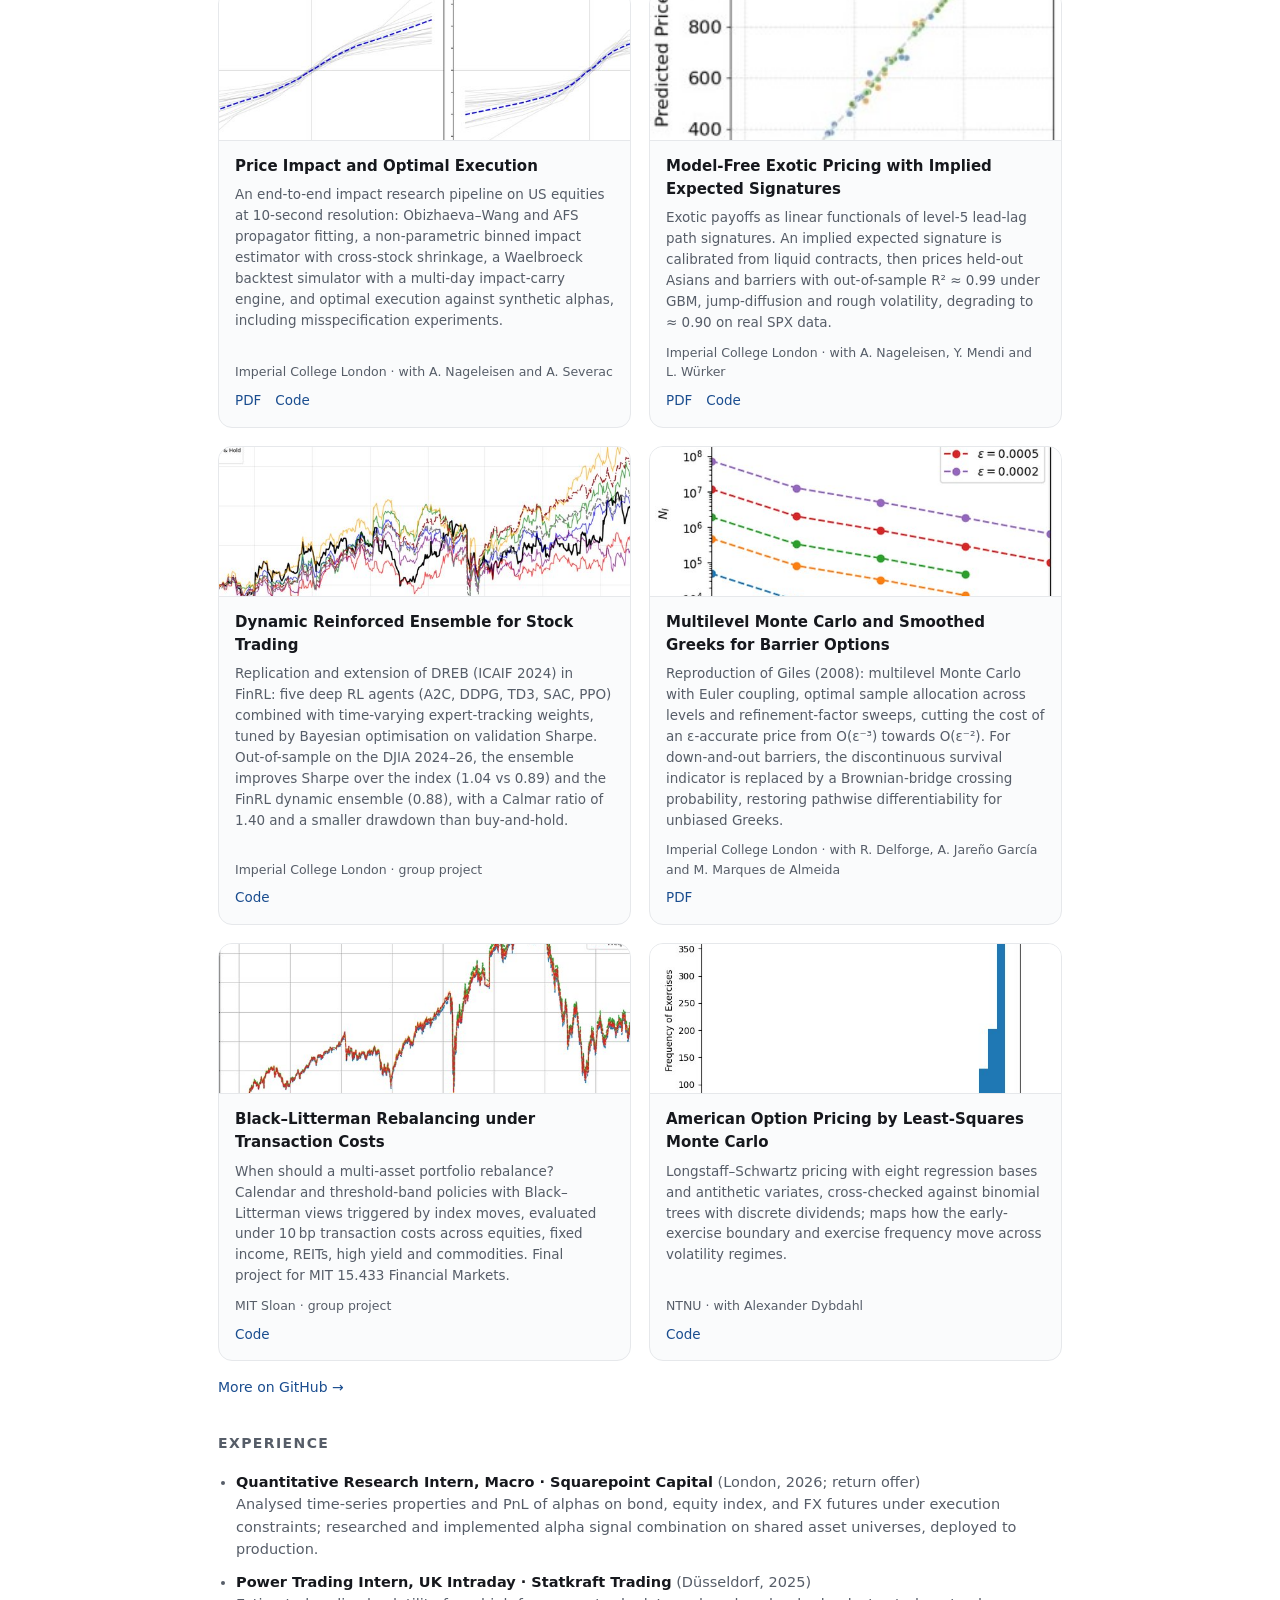
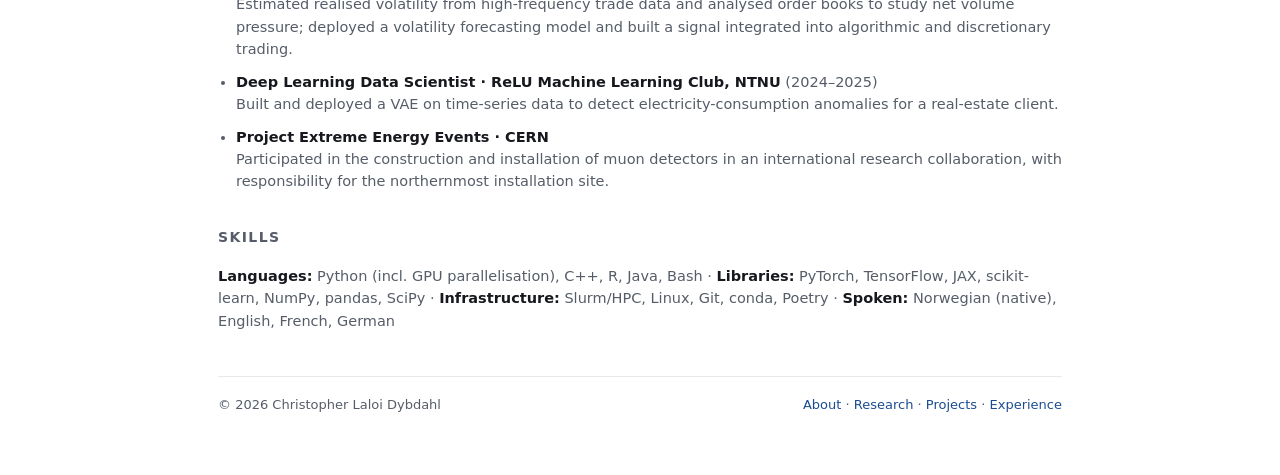
==== commit f8a86238: "Style pass: remove em dashes, reframe solver pages, swap market-maker figure - Rewrite deep-stochast" ====
--- a/index.html
+++ b/index.html
@@ -4,7 +4,7 @@
   <meta charset="utf-8" />
   <meta name="viewport" content="width=device-width, initial-scale=1" />
   <title>Christopher Laloi Dybdahl</title>
-  <meta name="description" content="Christopher Laloi Dybdahl — quantitative researcher. Stochastic control, statistical methods in finance, and machine learning for markets. Imperial College London and NTNU." />
+  <meta name="description" content="Christopher Laloi Dybdahl, quantitative researcher. Stochastic control, statistical methods in finance, and machine learning for markets. Imperial College London and NTNU." />
   <meta property="og:title" content="Christopher Laloi Dybdahl" />
   <meta property="og:description" content="Quantitative research: stochastic control, statistical methods in finance, and machine learning for markets." />
   <meta property="og:url" content="https://christopher-dybdahl.github.io/" />
@@ -52,7 +52,8 @@
         <p class="venue">MSc thesis, NTNU, 2025 (grade A) · with Alexander Dybdahl and Syver Nes · an extension is under double-blind review at <em>Management Science</em></p>
         <p class="desc">
           A physics-informed deep BSDE solver for the non-smooth HJB equations arising in optimal execution under
-          renewable forecast uncertainty, bid–ask spread, and price impact. The learned policy recovers the known
+          renewable forecast uncertainty, bid–ask spread, and price impact, trained with distributed data-parallel
+          PyTorch on GPU clusters. The learned policy recovers the known
           analytical solution in the frictionless limit and outperforms TWAP and the analytical benchmark on
           German intraday market data calibrated from EPEX SPOT trades.
         </p>
@@ -81,8 +82,8 @@
         <p class="title"><a href="projects/var-es-electricity-futures.html">Risk Forecasting of Electricity Futures: A Comparative Study of VaR and ES Models on German Power</a></p>
         <p class="venue">Specialization project, NTNU, 2024 (grade A) · with Syver Nes</p>
         <p class="desc">
-          Thirty-one joint VaR–Expected Shortfall forecasting models — filtered historical simulation, GARCH-type,
-          EVT, GAS, and CAViaR families — evaluated on eight EEX German power futures with the modern backtesting
+          Thirty-one joint VaR–Expected Shortfall forecasting models (filtered historical simulation, GARCH-type,
+          EVT, GAS, and CAViaR families) evaluated on eight EEX German power futures with the modern backtesting
           battery (unconditional and conditional coverage, dynamic quantile, ESR) and the Model Confidence Set.
         </p>
         <div class="meta">
@@ -102,8 +103,8 @@
           <div class="body">
             <p class="title">Mixed versus Integrated Multifactor Portfolios</p>
             <p class="desc">
-              26 combinations of five equity factors under four construction rules — including tracking-error QCQP with
-              Ledoit–Wolf shrinkage — on 980k CRSP/Compustat firm-months, 1963–2024. Integrated portfolios look better
+              26 combinations of five equity factors under four construction rules, including tracking-error QCQP with
+              Ledoit–Wolf shrinkage, on 980k CRSP/Compustat firm-months, 1963–2024. Integrated portfolios look better
               pointwise, but no Sharpe difference survives Romano–Wolf multiple-testing correction at equal active risk.
             </p>
             <p class="with">Imperial College London · with J. Fhima and C. Mnif</p>
@@ -115,13 +116,14 @@
         </div>
 
         <div class="card">
-          <img src="assets/img/market_maker.jpg" alt="Learned exchange incentive schedules by inventory" loading="lazy" />
+          <img src="assets/img/market_maker.jpg" alt="Optimal quoted volumes by inventory for lit and dark pool quotes" loading="lazy" />
           <div class="body">
             <p class="title">Optimal Make–Take Contracts via Deep HJB Solvers</p>
             <p class="desc">
               Principal–agent incentive design between an exchange and a market maker quoting in lit and dark pools
-              (Baldacci et al., 2019). The market maker's best response is a neural Hamiltonian maximiser; the
-              exchange's HJB equation is solved by a backward actor–critic sweep with a Heun predictor–corrector.
+              (Baldacci et al., 2019), solved end-to-end with neural networks: the market maker's best response is
+              learned by differentiable Hamiltonian maximisation, and the exchange's HJB equation by a backward
+              actor–critic sweep with a Heun predictor–corrector.
             </p>
             <p class="with">Imperial College London · with T. Delforge and J. Jareño García</p>
             <div class="meta">
@@ -140,7 +142,7 @@
               An end-to-end impact research pipeline on US equities at 10-second resolution: Obizhaeva–Wang and
               AFS propagator fitting, a non-parametric binned impact estimator with cross-stock shrinkage, a
               Waelbroeck backtest simulator with a multi-day impact-carry engine, and optimal execution against
-              synthetic alphas — including misspecification experiments.
+              synthetic alphas, including misspecification experiments.
             </p>
             <p class="with">Imperial College London · with A. Nageleisen and A. Severac</p>
             <div class="meta">
@@ -157,7 +159,7 @@
             <p class="desc">
               Exotic payoffs as linear functionals of level-5 lead-lag path signatures. An implied expected signature
               is calibrated from liquid contracts, then prices held-out Asians and barriers with out-of-sample
-              R² ≈ 0.99 under GBM, jump-diffusion and rough volatility — degrading to ≈ 0.90 on real SPX data.
+              R² ≈ 0.99 under GBM, jump-diffusion and rough volatility, degrading to ≈ 0.90 on real SPX data.
             </p>
             <p class="with">Imperial College London · with A. Nageleisen, Y. Mendi and L. Würker</p>
             <div class="meta">
@@ -208,7 +210,7 @@
             <p class="desc">
               When should a multi-asset portfolio rebalance? Calendar and threshold-band policies with Black–Litterman
               views triggered by index moves, evaluated under 10&thinsp;bp transaction costs across equities, fixed
-              income, REITs, high yield and commodities — built for a Fidelity-sponsored project in MIT 15.433.
+              income, REITs, high yield and commodities. Final project for MIT 15.433 Financial Markets.
             </p>
             <p class="with">MIT Sloan · group project</p>
             <div class="meta">
@@ -241,22 +243,22 @@
       <h2>Experience</h2>
       <ul class="plain">
         <li>
-          <strong>Quantitative Research Intern, Macro — Squarepoint Capital</strong> (London, 2026; return offer)<br />
+          <strong>Quantitative Research Intern, Macro · Squarepoint Capital</strong> (London, 2026; return offer)<br />
           Analysed time-series properties and PnL of alphas on bond, equity index, and FX futures under execution
           constraints; researched and implemented alpha signal combination on shared asset universes, deployed to production.
         </li>
         <li>
-          <strong>Power Trading Intern, UK Intraday — Statkraft Trading</strong> (Düsseldorf, 2025)<br />
+          <strong>Power Trading Intern, UK Intraday · Statkraft Trading</strong> (Düsseldorf, 2025)<br />
           Estimated realised volatility from high-frequency trade data and analysed order books to study net volume
           pressure; deployed a volatility forecasting model and built a signal integrated into algorithmic and
           discretionary trading.
         </li>
         <li>
-          <strong>Deep Learning Data Scientist — ReLU Machine Learning Club, NTNU</strong> (2024–2025)<br />
+          <strong>Deep Learning Data Scientist · ReLU Machine Learning Club, NTNU</strong> (2024–2025)<br />
           Built and deployed a VAE on time-series data to detect electricity-consumption anomalies for a real-estate client.
         </li>
         <li>
-          <strong>Project Extreme Energy Events — CERN</strong><br />
+          <strong>Project Extreme Energy Events · CERN</strong><br />
           Participated in the construction and installation of muon detectors in an international research
           collaboration, with responsibility for the northernmost installation site.
         </li>
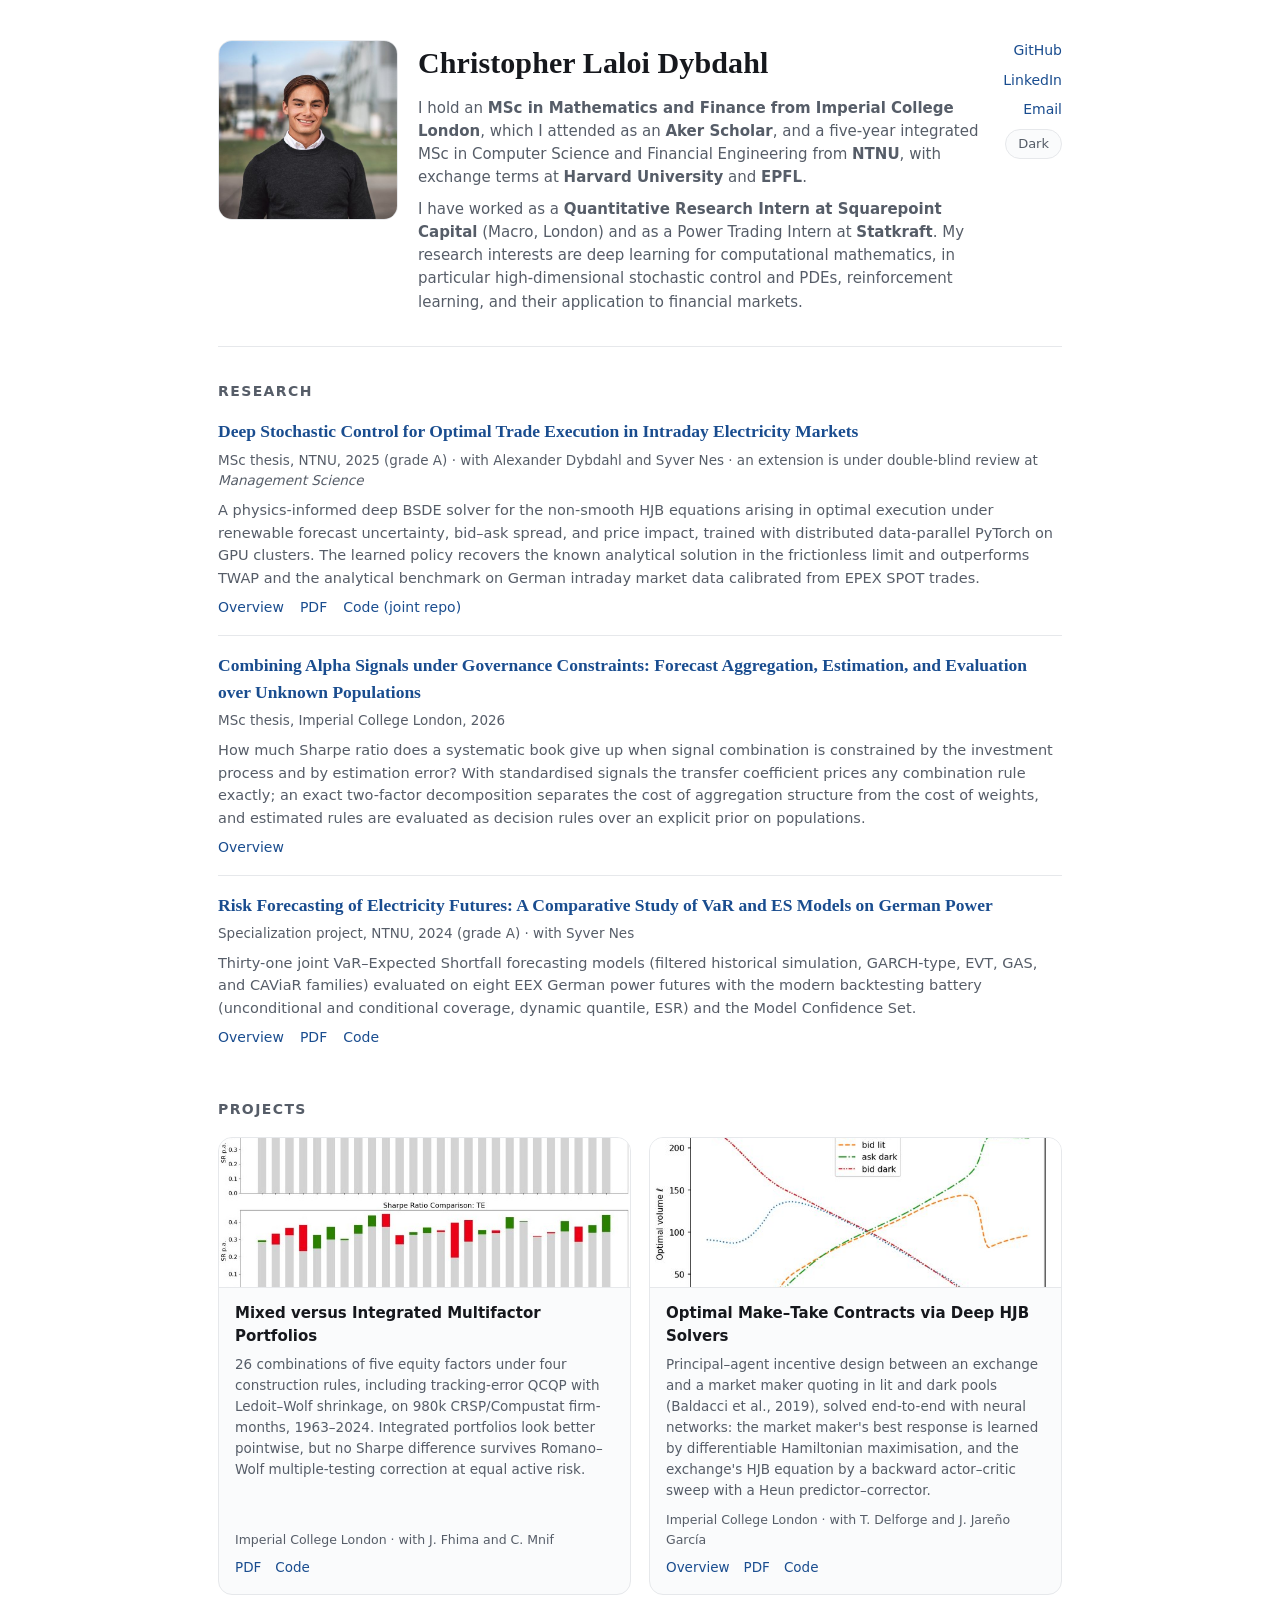
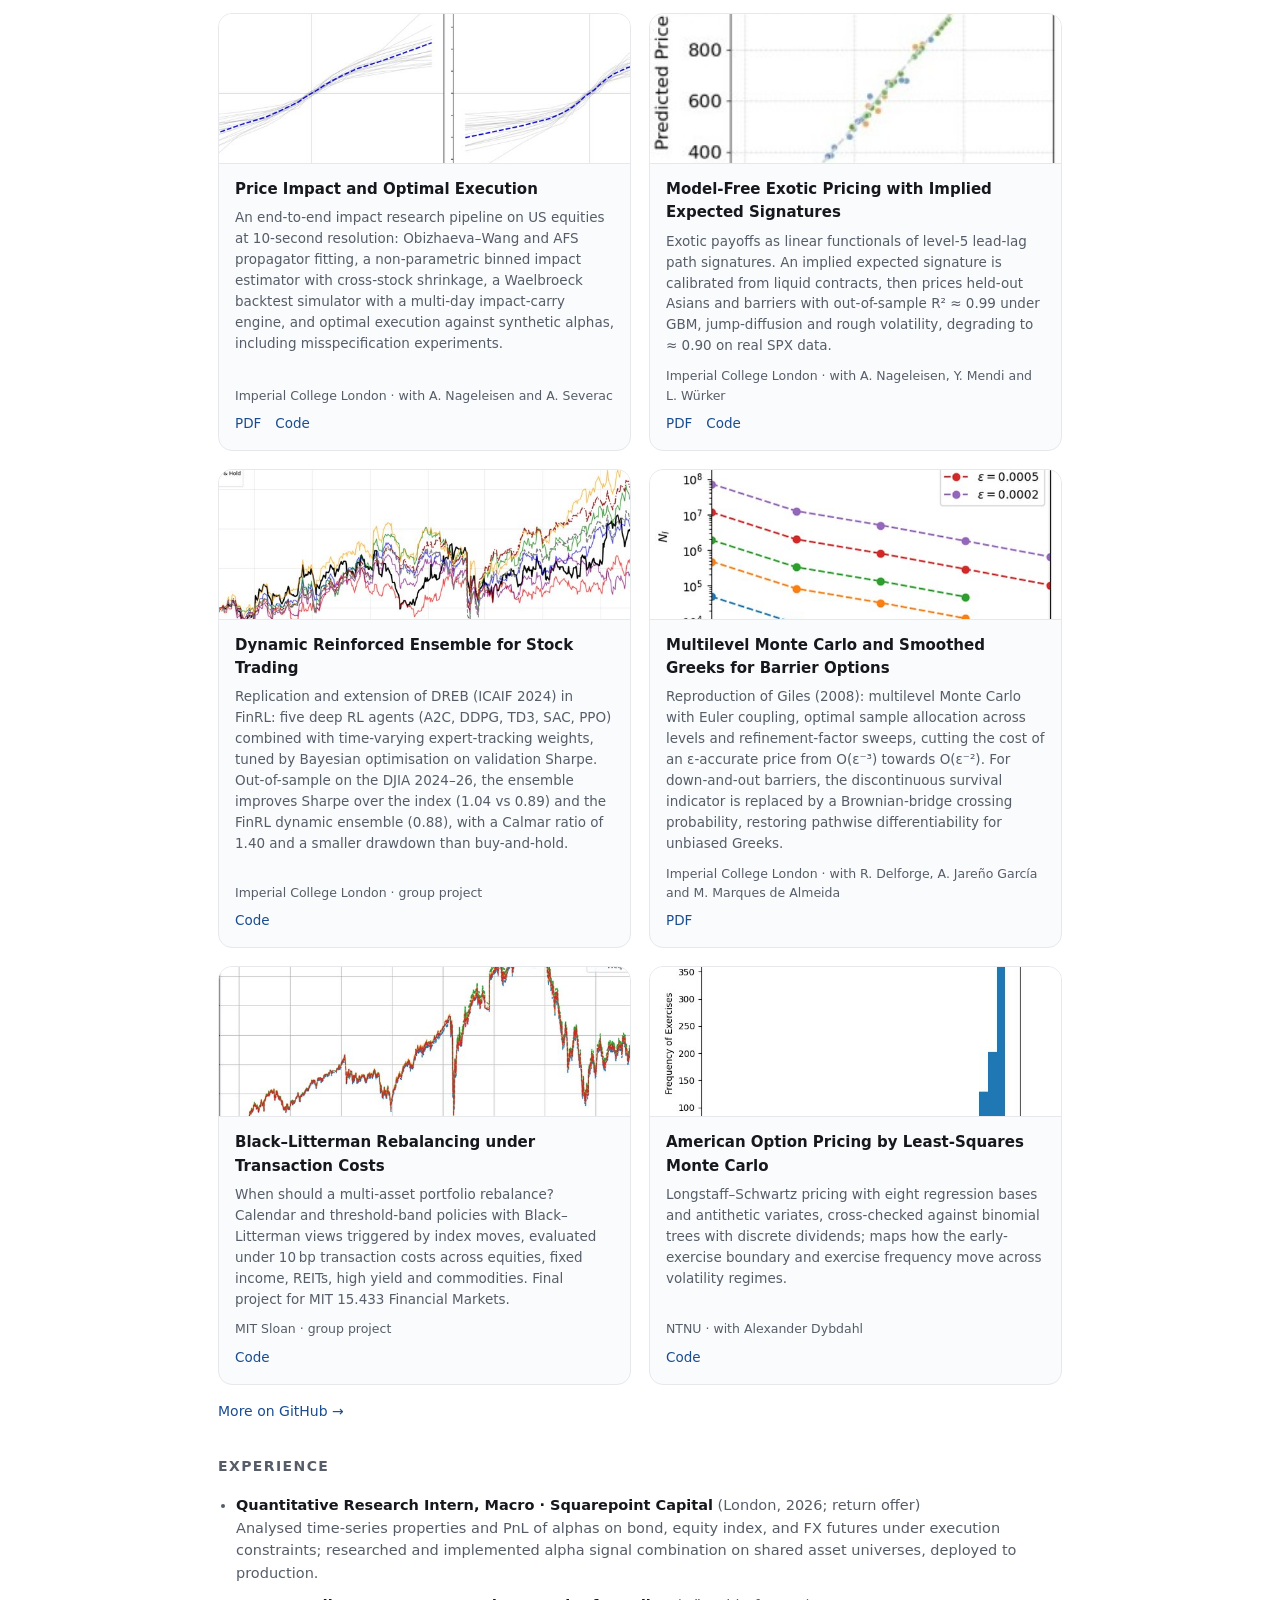
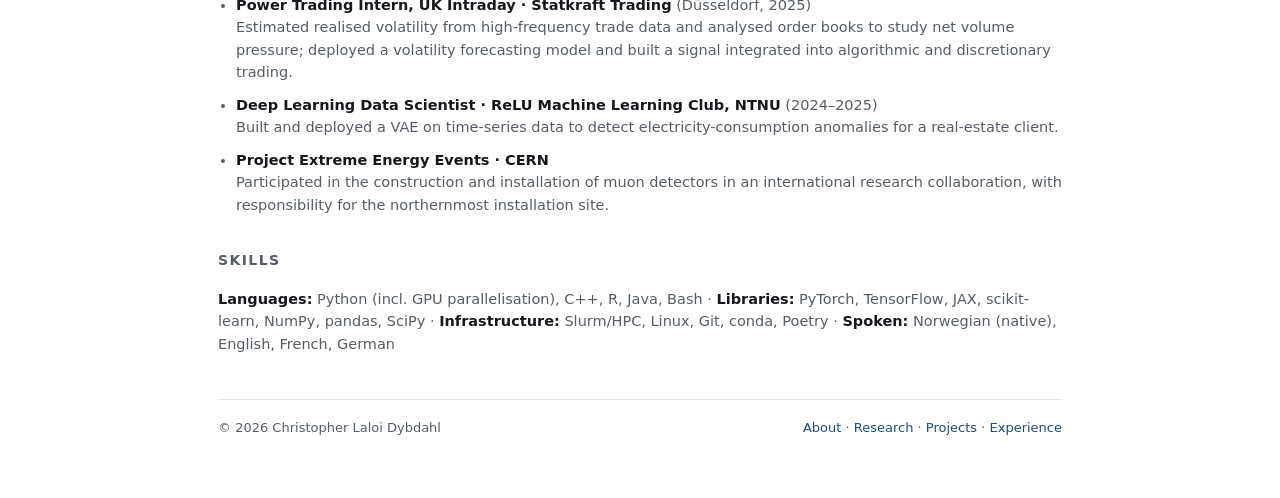
==== commit af50bff5: "Polish: new controls figure, implicit thesis link, Statkraft hint, plainer phrasing, researcher inte" ====
--- a/index.html
+++ b/index.html
@@ -4,7 +4,7 @@
   <meta charset="utf-8" />
   <meta name="viewport" content="width=device-width, initial-scale=1" />
   <title>Christopher Laloi Dybdahl</title>
-  <meta name="description" content="Christopher Laloi Dybdahl, quantitative researcher. Stochastic control, statistical methods in finance, and machine learning for markets. Imperial College London and NTNU." />
+  <meta name="description" content="Christopher Laloi Dybdahl, quantitative researcher. Deep learning for computational mathematics, stochastic control, reinforcement learning, and their application to financial markets. Imperial College London and NTNU." />
   <meta property="og:title" content="Christopher Laloi Dybdahl" />
   <meta property="og:description" content="Quantitative research: stochastic control, statistical methods in finance, and machine learning for markets." />
   <meta property="og:url" content="https://christopher-dybdahl.github.io/" />
@@ -29,8 +29,9 @@
             </p>
             <p>
               I have worked as a <strong>Quantitative Research Intern at Squarepoint Capital</strong> (Macro, London) and as a
-              Power Trading Intern at <strong>Statkraft</strong>. My research interests are stochastic control,
-              statistical methods in finance, and machine learning for markets.
+              Power Trading Intern at <strong>Statkraft</strong>. My research interests are deep learning for
+              computational mathematics, in particular high-dimensional stochastic control and PDEs, reinforcement
+              learning, and their application to financial markets.
             </p>
           </div>
         </div>
@@ -116,7 +117,7 @@
         </div>
 
         <div class="card">
-          <img src="assets/img/market_maker.jpg" alt="Optimal quoted volumes by inventory for lit and dark pool quotes" loading="lazy" />
+          <img src="assets/img/market_maker.jpg" alt="Optimal quoted volumes against the lit-book incentive for lit and dark pool quotes" loading="lazy" />
           <div class="body">
             <p class="title">Optimal Make–Take Contracts via Deep HJB Solvers</p>
             <p class="desc">
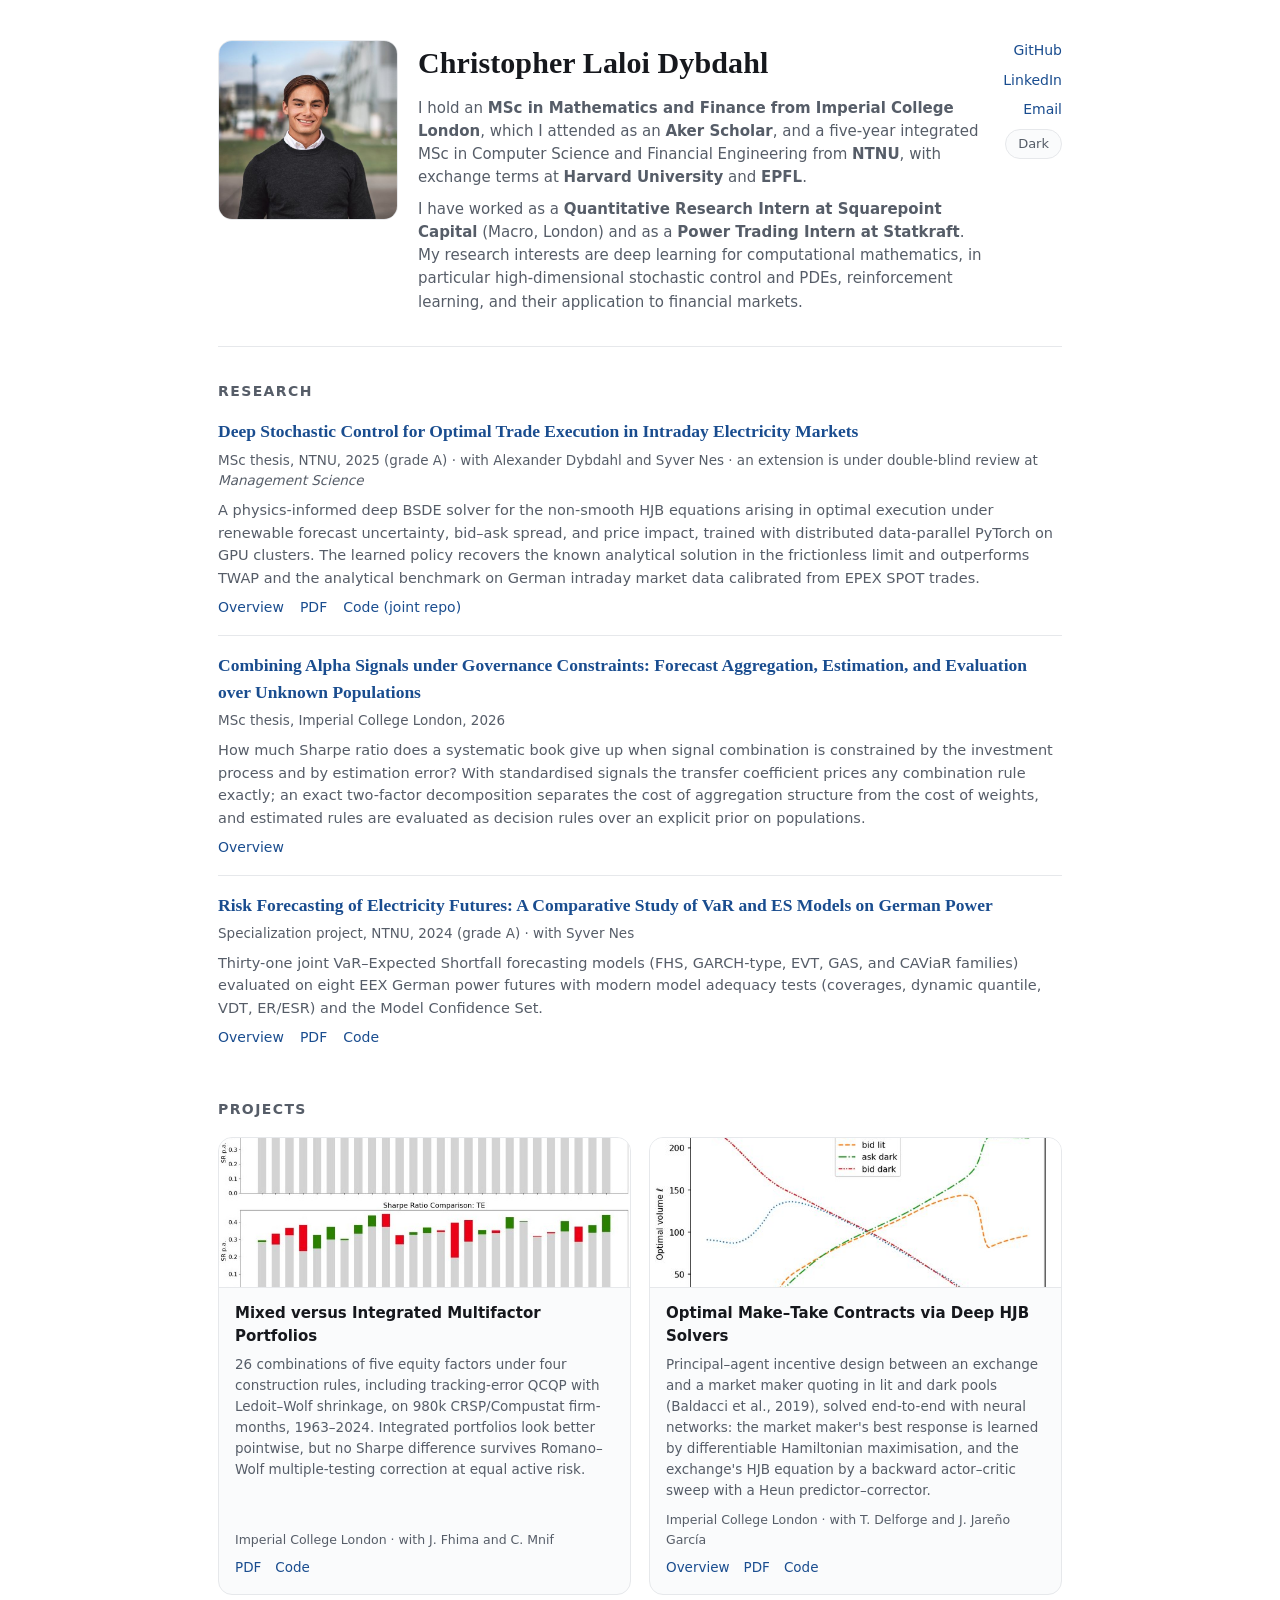
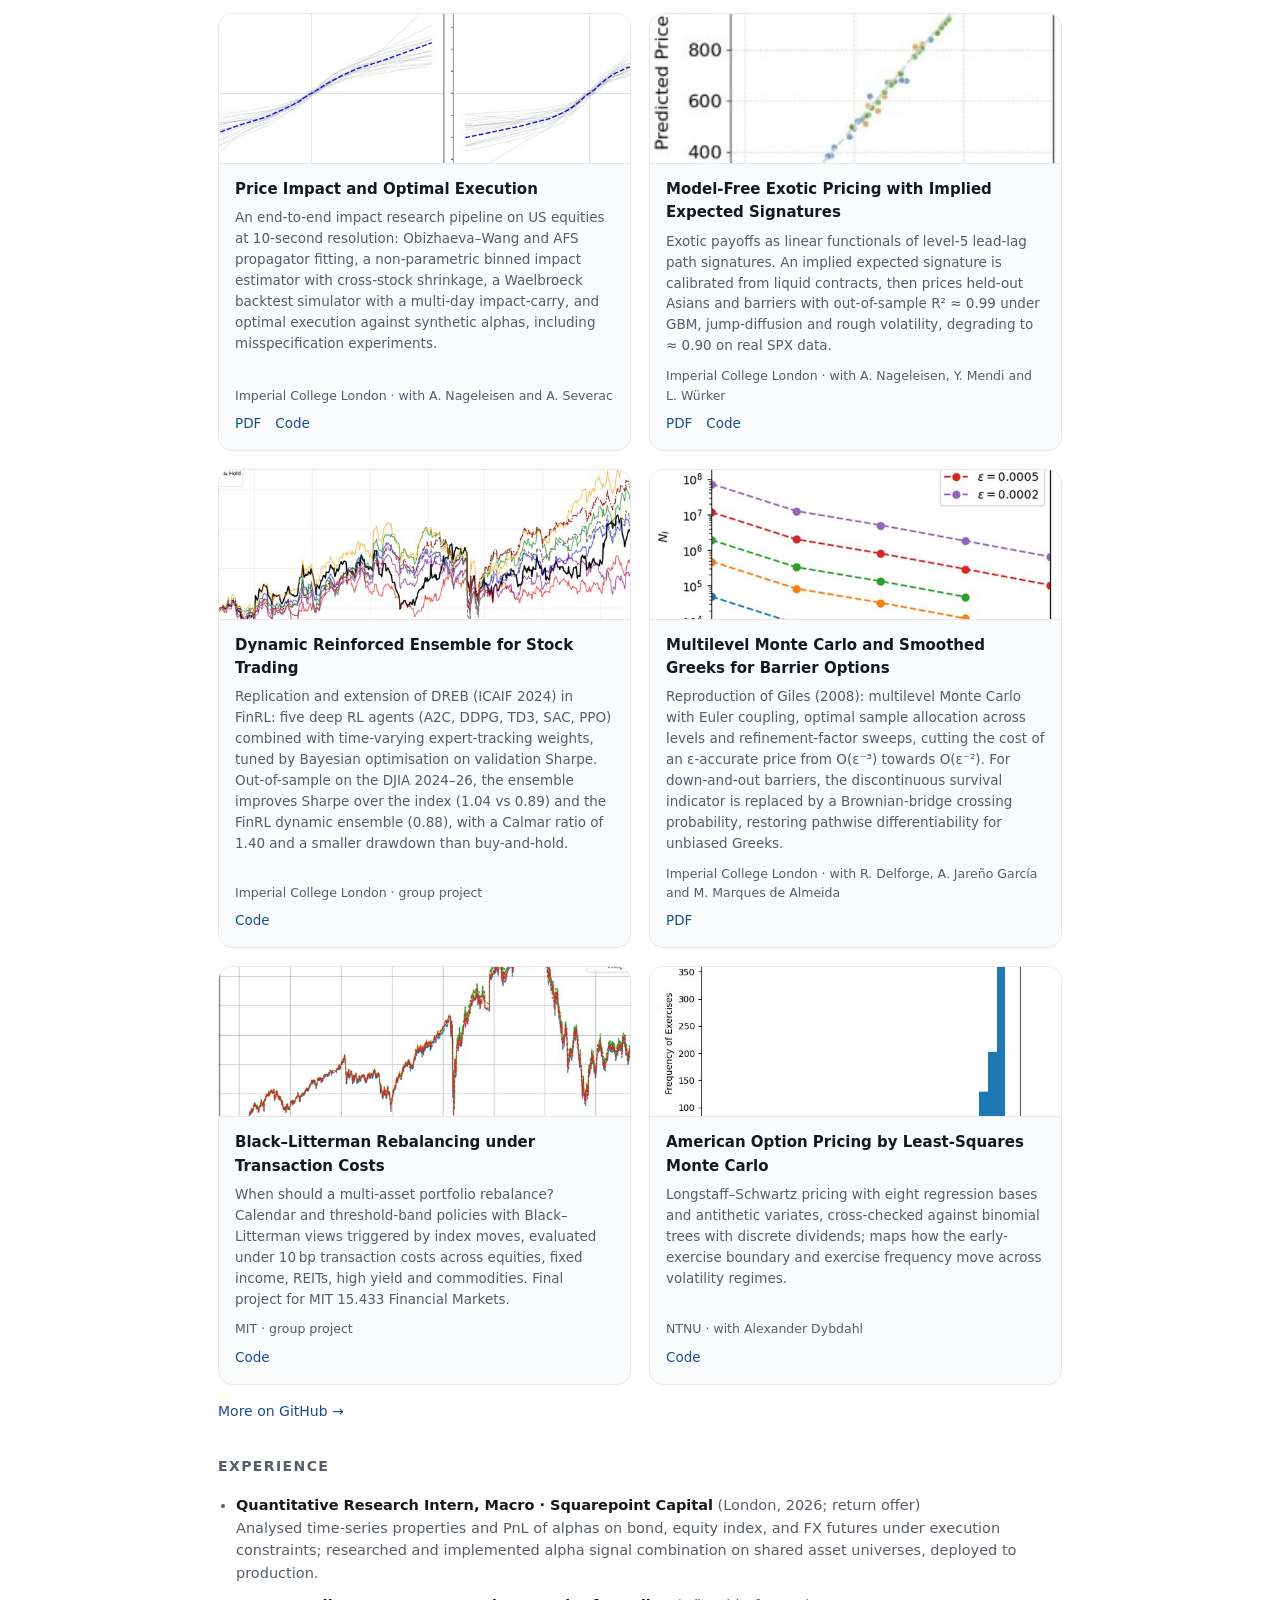
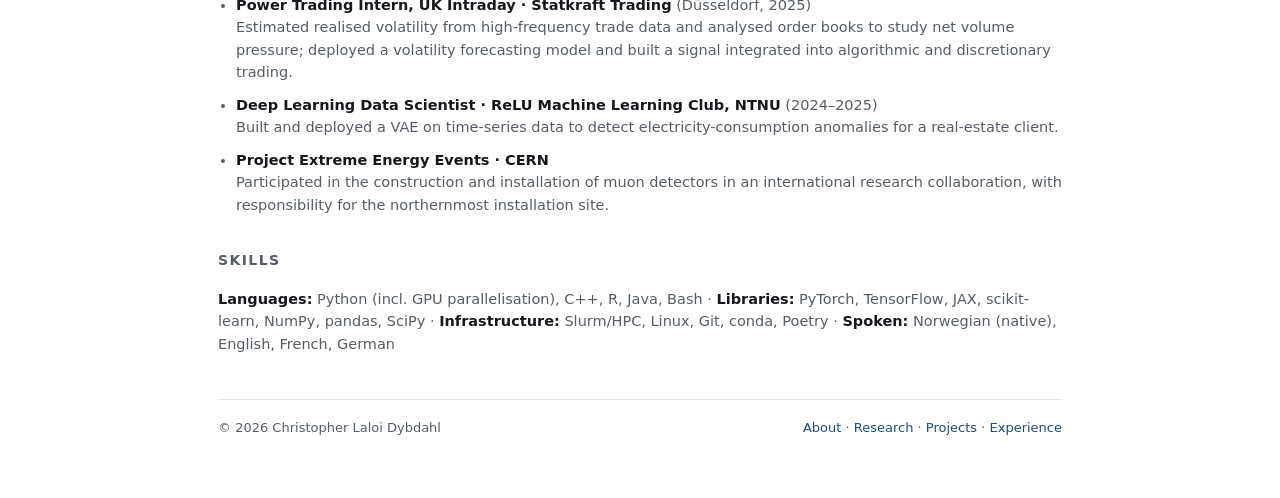
==== commit b76ab8ef: "Update" ====
--- a/index.html
+++ b/index.html
@@ -29,7 +29,7 @@
             </p>
             <p>
               I have worked as a <strong>Quantitative Research Intern at Squarepoint Capital</strong> (Macro, London) and as a
-              Power Trading Intern at <strong>Statkraft</strong>. My research interests are deep learning for
+              <strong>Power Trading Intern at Statkraft</strong>. My research interests are deep learning for
               computational mathematics, in particular high-dimensional stochastic control and PDEs, reinforcement
               learning, and their application to financial markets.
             </p>
@@ -83,9 +83,9 @@
         <p class="title"><a href="projects/var-es-electricity-futures.html">Risk Forecasting of Electricity Futures: A Comparative Study of VaR and ES Models on German Power</a></p>
         <p class="venue">Specialization project, NTNU, 2024 (grade A) · with Syver Nes</p>
         <p class="desc">
-          Thirty-one joint VaR–Expected Shortfall forecasting models (filtered historical simulation, GARCH-type,
-          EVT, GAS, and CAViaR families) evaluated on eight EEX German power futures with the modern backtesting
-          battery (unconditional and conditional coverage, dynamic quantile, ESR) and the Model Confidence Set.
+          Thirty-one joint VaR–Expected Shortfall forecasting models (FHS, GARCH-type, EVT, GAS, and
+          CAViaR families) evaluated on eight EEX German power futures with modern model adequacy tests
+          (coverages, dynamic quantile, VDT, ER/ESR) and the Model Confidence Set.
         </p>
         <div class="meta">
           <a href="projects/var-es-electricity-futures.html">Overview</a>
@@ -142,7 +142,7 @@
             <p class="desc">
               An end-to-end impact research pipeline on US equities at 10-second resolution: Obizhaeva–Wang and
               AFS propagator fitting, a non-parametric binned impact estimator with cross-stock shrinkage, a
-              Waelbroeck backtest simulator with a multi-day impact-carry engine, and optimal execution against
+              Waelbroeck backtest simulator with a multi-day impact-carry, and optimal execution against
               synthetic alphas, including misspecification experiments.
             </p>
             <p class="with">Imperial College London · with A. Nageleisen and A. Severac</p>
@@ -213,7 +213,7 @@
               views triggered by index moves, evaluated under 10&thinsp;bp transaction costs across equities, fixed
               income, REITs, high yield and commodities. Final project for MIT 15.433 Financial Markets.
             </p>
-            <p class="with">MIT Sloan · group project</p>
+            <p class="with">MIT · group project</p>
             <div class="meta">
               <a href="https://github.com/christopher-dybdahl/black-litterman-portfolio-rebalancer" target="_blank" rel="noreferrer">Code</a>
             </div>
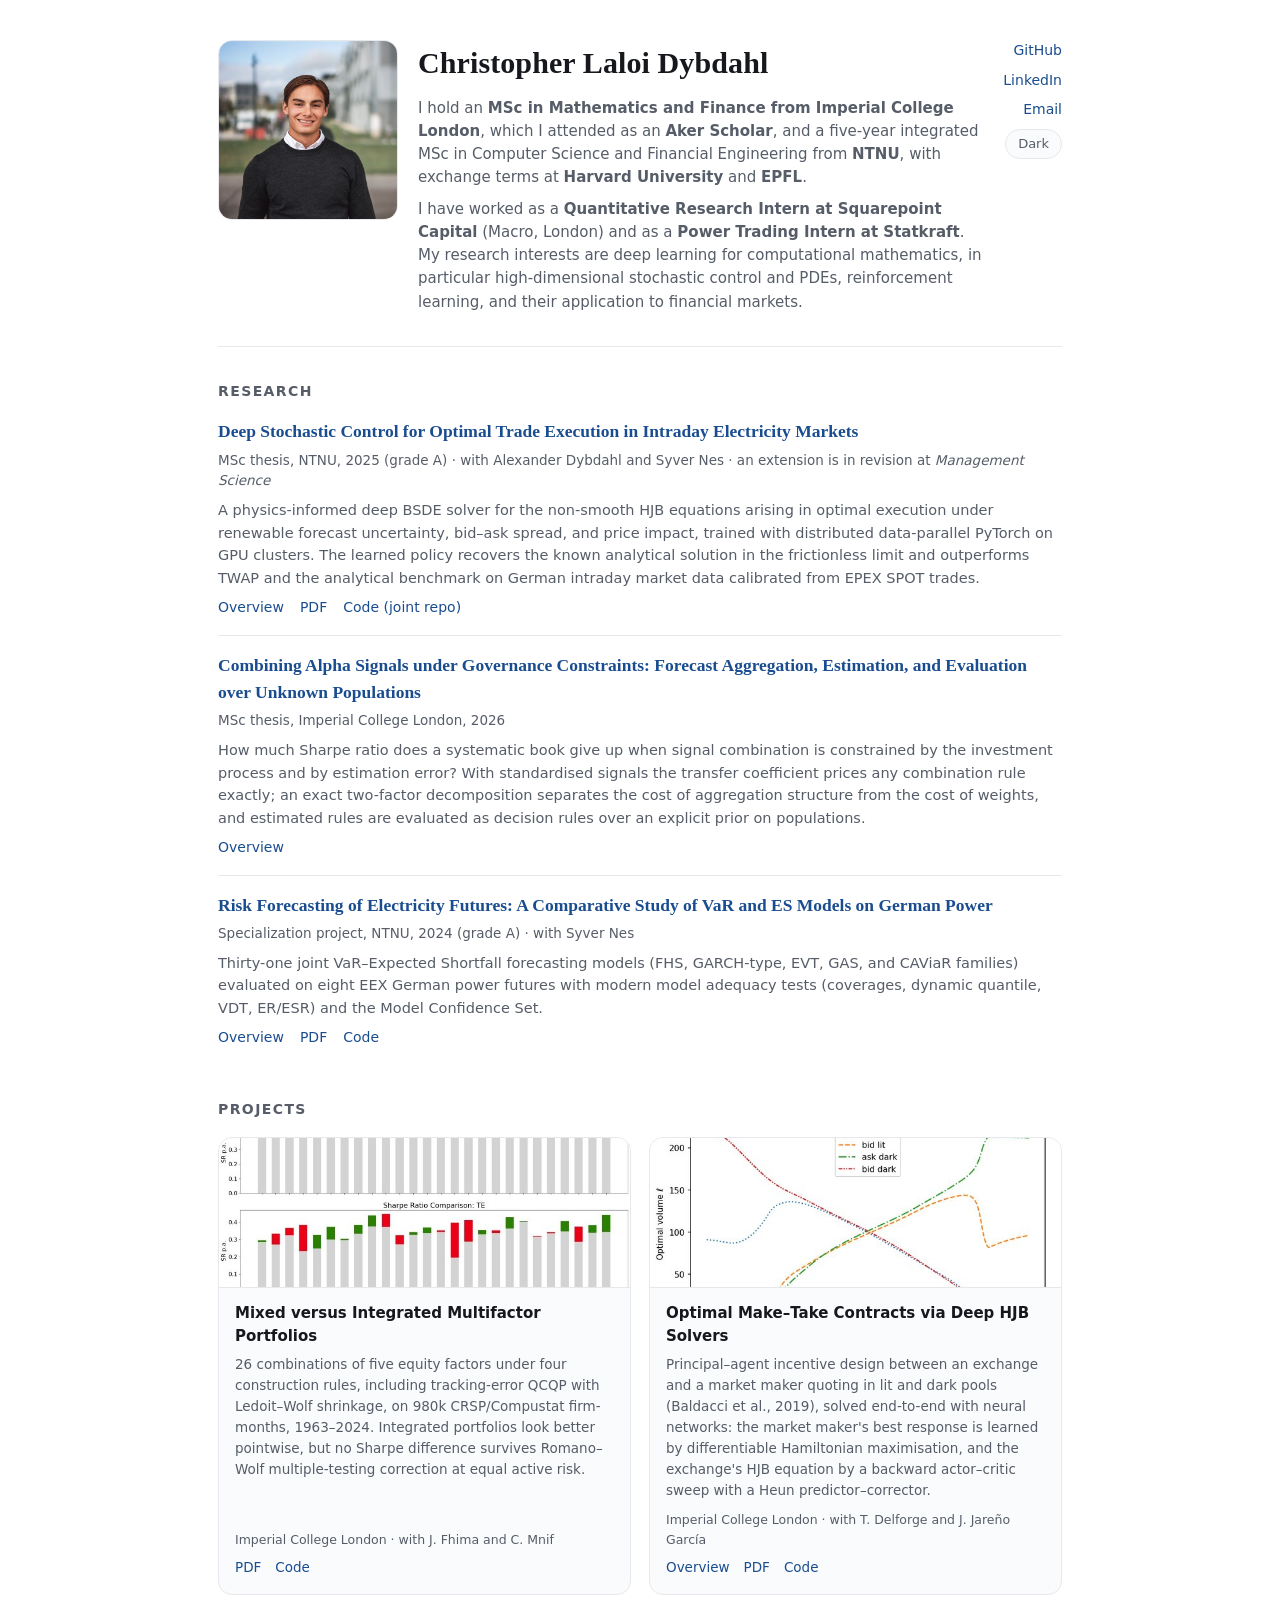
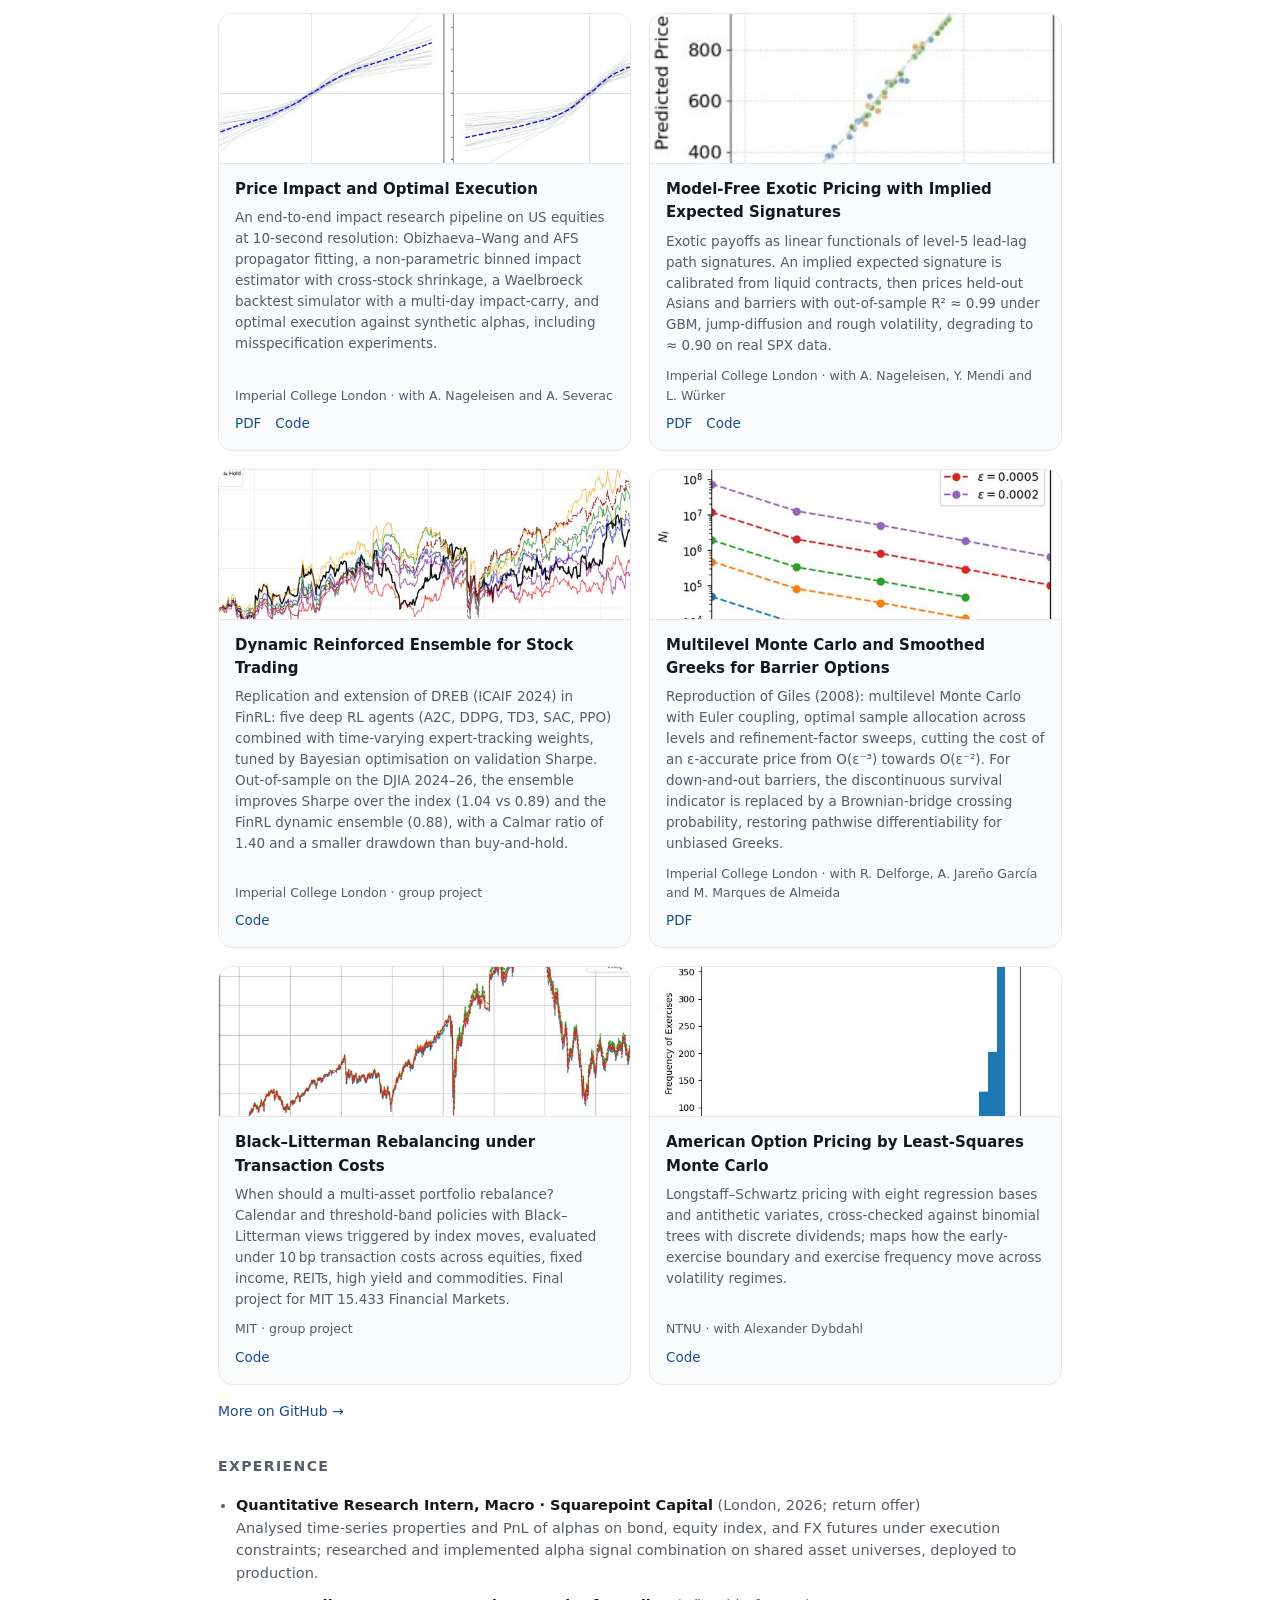
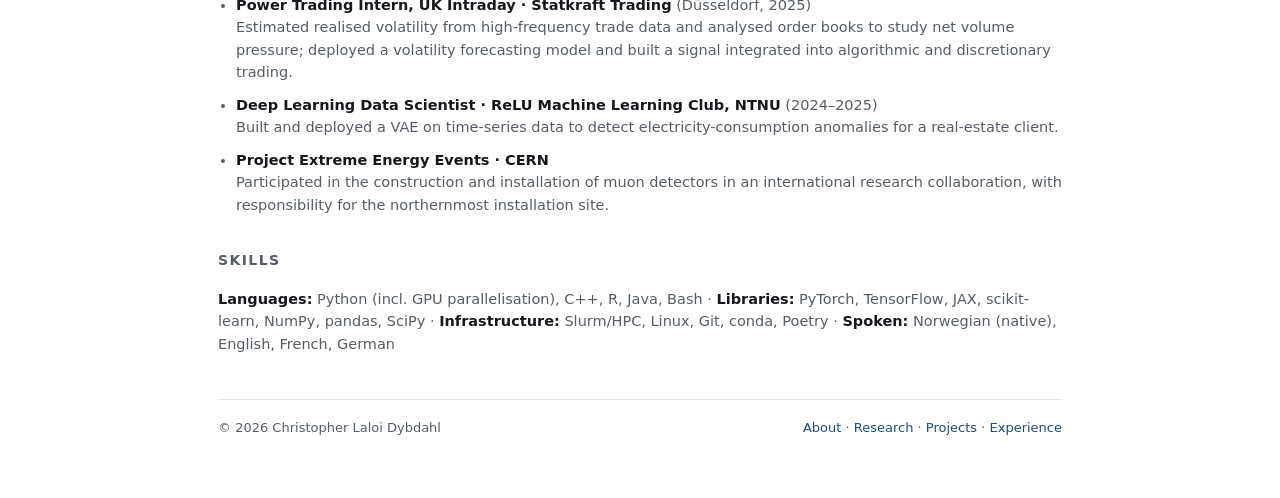
==== commit 00602130: "Update paper status to in revision" ====
--- a/index.html
+++ b/index.html
@@ -50,7 +50,7 @@
 
       <div class="paper">
         <p class="title"><a href="projects/deep-stochastic-control.html">Deep Stochastic Control for Optimal Trade Execution in Intraday Electricity Markets</a></p>
-        <p class="venue">MSc thesis, NTNU, 2025 (grade A) · with Alexander Dybdahl and Syver Nes · an extension is under double-blind review at <em>Management Science</em></p>
+        <p class="venue">MSc thesis, NTNU, 2025 (grade A) · with Alexander Dybdahl and Syver Nes · an extension is in revision at <em>Management Science</em></p>
         <p class="desc">
           A physics-informed deep BSDE solver for the non-smooth HJB equations arising in optimal execution under
           renewable forecast uncertainty, bid–ask spread, and price impact, trained with distributed data-parallel
